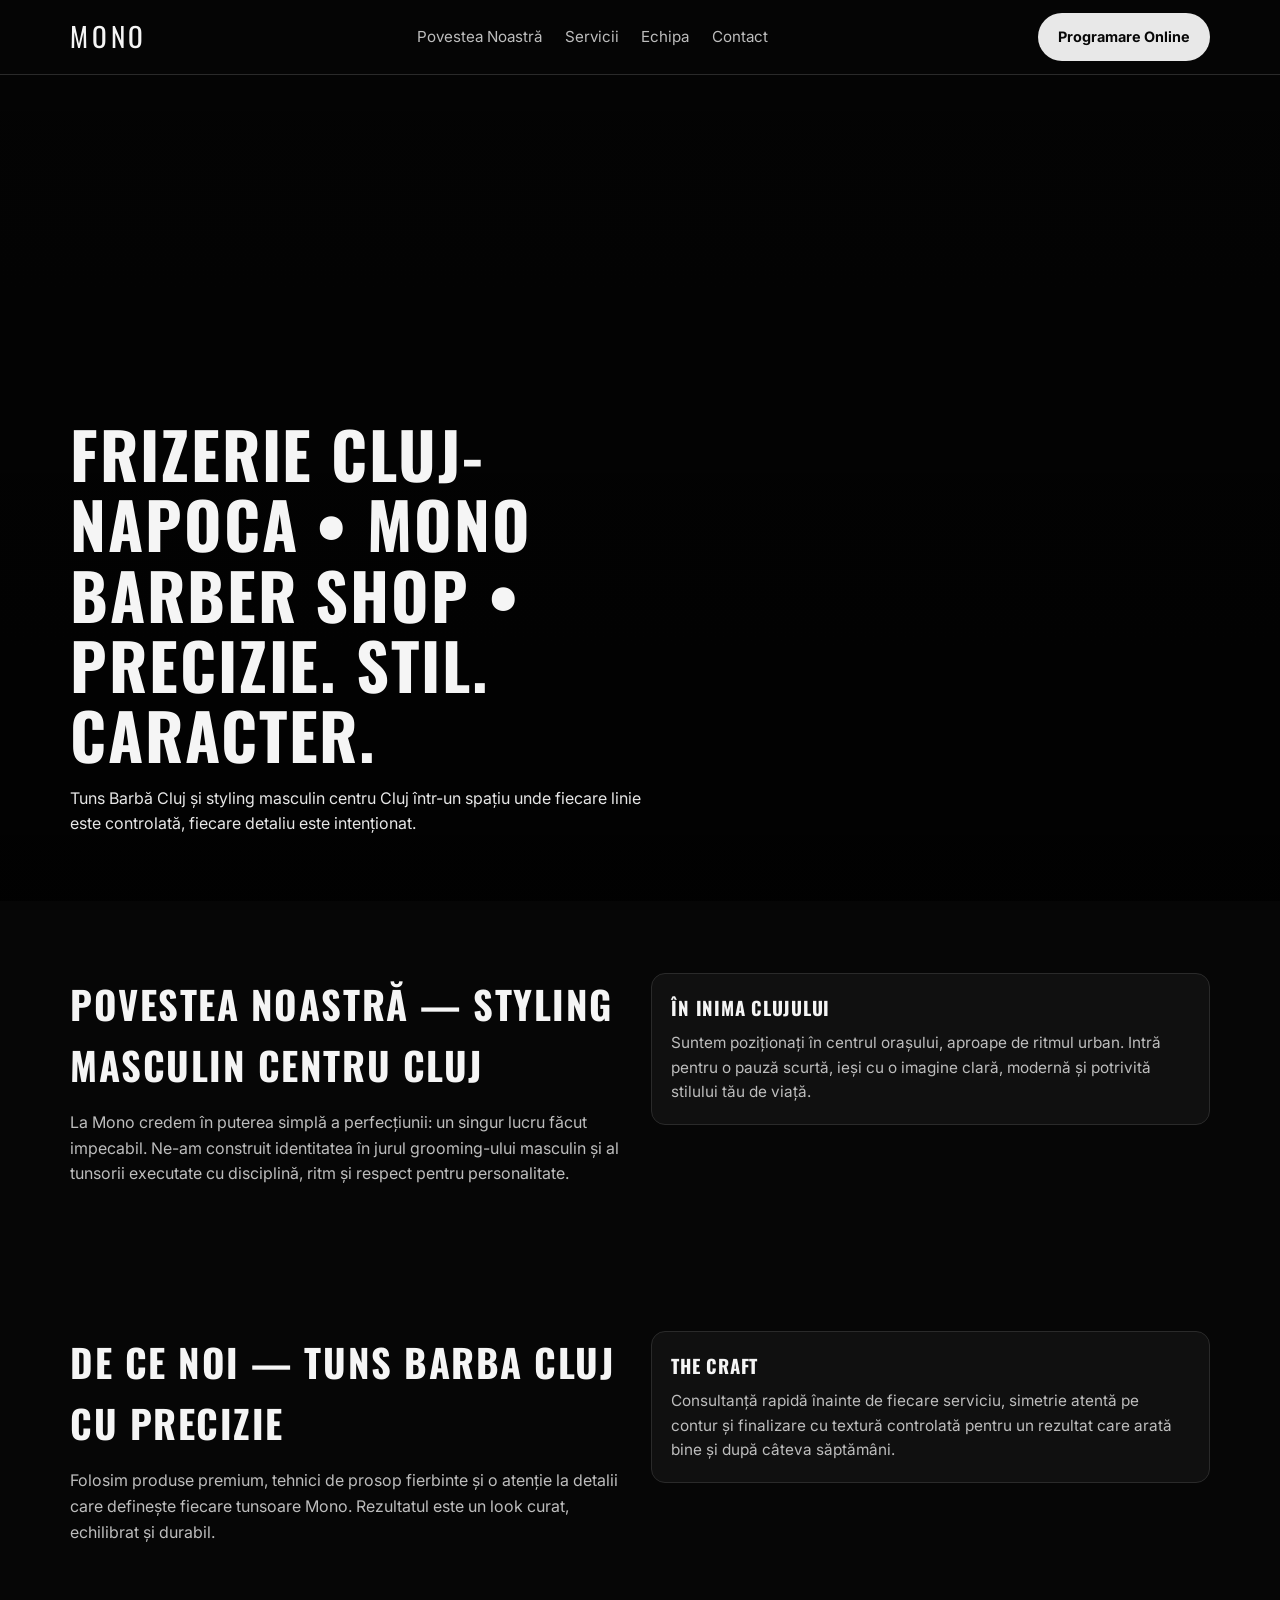
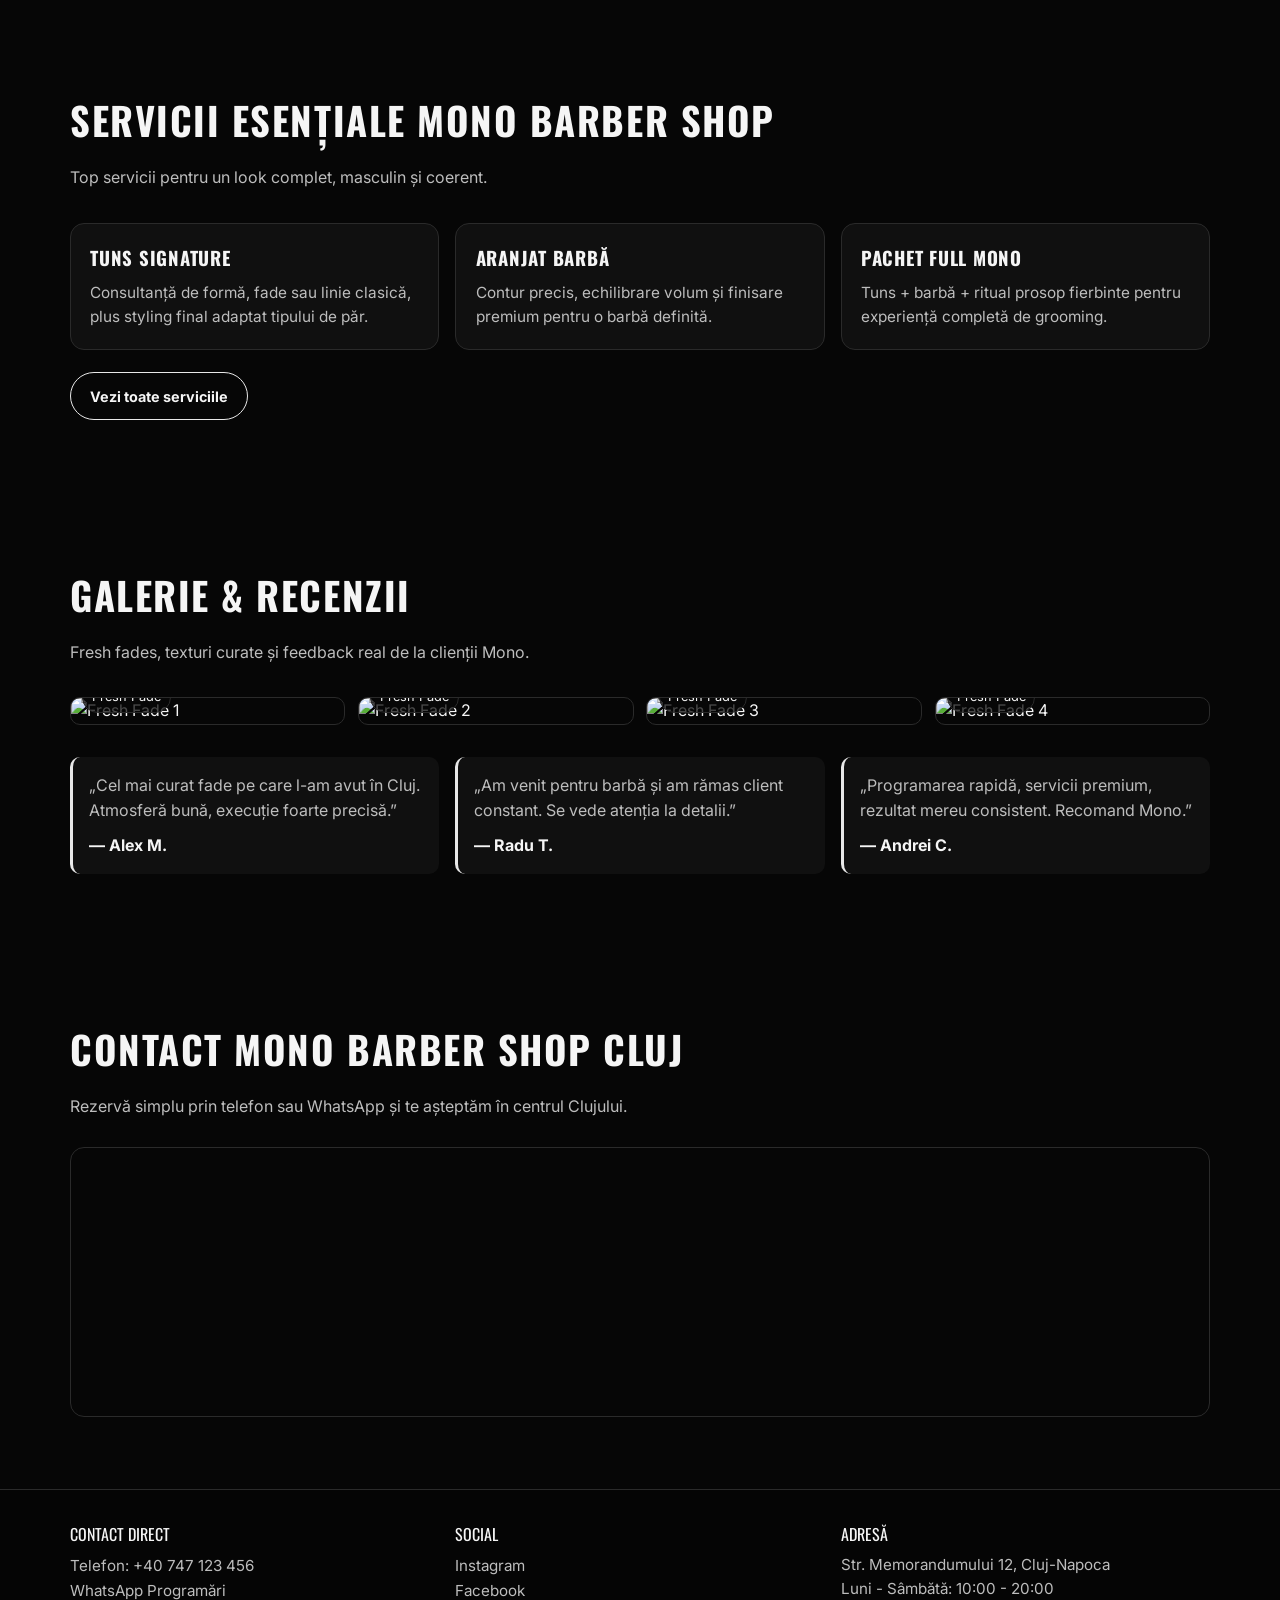
==== index.html @ 2d112bd2 "header done" ====
<!DOCTYPE html>
<html lang="ro">
<head>
  <meta charset="UTF-8">
  <meta name="viewport" content="width=device-width, initial-scale=1.0">
  <title>Mono Barhhhber Shop | Frizerie Cluj-Napoca</title>
  <meta name="description" content="Mono Barber Shop este frizerie în Cluj-Napoca pentru tunsori precise, tuns barbă și styling masculin în centrul orașului.">
  <meta name="keywords" content="Frizerie Cluj-Napoca, Tuns Barba Cluj, Mono Barber Shop, Styling Masculin Centru Cluj">
  <meta name="theme-color" content="#060606">
  <link rel="stylesheet" href="styles.css">
  <script type="application/ld+json">
    {
      "@context": "https://schema.org",
      "@type": "BarberShop",
      "name": "Mono Barber Shop",
      "image": "https://images.unsplash.com/photo-1503951914875-452162b0f3f1",
      "address": {
        "@type": "PostalAddress",
        "streetAddress": "Strada Memorandumului 12",
        "addressLocality": "Cluj-Napoca",
        "postalCode": "400114",
        "addressCountry": "RO"
      },
      "telephone": "+40 747 123 456",
      "url": "https://monobarbercluj.ro",
      "priceRange": "$$",
      "areaServed": "Cluj-Napoca",
      "openingHours": "Mo-Sa 10:00-20:00"
    }
  </script>
</head>
<body>
  <header class="site-header">
    <div class="container header-wrap">
      <a href="#top" class="logo" aria-label="Mono Barber Shop">MONO</a>
      <nav class="nav" aria-label="Navigație principală">
        <a href="#poveste">Povestea Noastră</a>
        <a href="#servicii">Servicii</a>
        <a href="#echipa">Echipa</a>
        <a href="#contact">Contact</a>
      </nav>
      <a href="#contact" class="btn">Programare Online</a>
    </div>
  </header>

  <main id="top">
    <section class="hero">
      <div class="container hero-content">
        <h1>Frizerie Cluj-Napoca • Mono Barber Shop • Precizie. Stil. Caracter.</h1>
        <p>Tuns Barbă Cluj și styling masculin centru Cluj într-un spațiu unde fiecare linie este controlată, fiecare detaliu este intenționat.</p>
      </div>
    </section>

    <section id="poveste" class="section">
      <div class="container grid-2">
        <div>
          <h2 class="section-title">Povestea Noastră — Styling Masculin Centru Cluj</h2>
          <p class="section-subtitle">La Mono credem în puterea simplă a perfecțiunii: un singur lucru făcut impecabil. Ne-am construit identitatea în jurul grooming-ului masculin și al tunsorii executate cu disciplină, ritm și respect pentru personalitate.</p>
        </div>
        <div class="card">
          <h3>În Inima Clujului</h3>
          <p>Suntem poziționați în centrul orașului, aproape de ritmul urban. Intră pentru o pauză scurtă, ieși cu o imagine clară, modernă și potrivită stilului tău de viață.</p>
        </div>
      </div>
    </section>

    <section class="section">
      <div class="container grid-2">
        <div>
          <h2 class="section-title">De Ce Noi — Tuns Barba Cluj Cu Precizie</h2>
          <p class="section-subtitle">Folosim produse premium, tehnici de prosop fierbinte și o atenție la detalii care definește fiecare tunsoare Mono. Rezultatul este un look curat, echilibrat și durabil.</p>
        </div>
        <div class="card">
          <h3>The Craft</h3>
          <p>Consultanță rapidă înainte de fiecare serviciu, simetrie atentă pe contur și finalizare cu textură controlată pentru un rezultat care arată bine și după câteva săptămâni.</p>
        </div>
      </div>
    </section>

    <section id="servicii" class="section">
      <div class="container">
        <h2 class="section-title">Servicii Esențiale Mono Barber Shop</h2>
        <p class="section-subtitle">Top servicii pentru un look complet, masculin și coerent.</p>
        <div class="card-grid">
          <article class="card">
            <h3>Tuns Signature</h3>
            <p>Consultanță de formă, fade sau linie clasică, plus styling final adaptat tipului de păr.</p>
          </article>
          <article class="card">
            <h3>Aranjat Barbă</h3>
            <p>Contur precis, echilibrare volum și finisare premium pentru o barbă definită.</p>
          </article>
          <article class="card">
            <h3>Pachet Full Mono</h3>
            <p>Tuns + barbă + ritual prosop fierbinte pentru experiență completă de grooming.</p>
          </article>
        </div>
        <div style="margin-top: 1.4rem;">
          <a class="btn-outline" href="prices.html">Vezi toate serviciile</a>
        </div>
      </div>
    </section>

    <section id="echipa" class="section">
      <div class="container">
        <h2 class="section-title">Galerie & Recenzii</h2>
        <p class="section-subtitle">Fresh fades, texturi curate și feedback real de la clienții Mono.</p>

        <div class="gallery-grid" aria-label="Galerie Fresh Fades">
          <figure class="gallery-item">
            <img src="https://images.unsplash.com/photo-1621605815971-fbc98d665033?auto=format&fit=crop&w=800&q=80" alt="Fresh Fade 1">
            <span>Fresh Fade</span>
          </figure>
          <figure class="gallery-item">
            <img src="https://images.unsplash.com/photo-1504257432389-52343af06ae3?auto=format&fit=crop&w=800&q=80" alt="Fresh Fade 2">
            <span>Fresh Fade</span>
          </figure>
          <figure class="gallery-item">
            <img src="https://images.unsplash.com/photo-1517832606299-7ae9b720a186?auto=format&fit=crop&w=800&q=80" alt="Fresh Fade 3">
            <span>Fresh Fade</span>
          </figure>
          <figure class="gallery-item">
            <img src="https://images.unsplash.com/photo-1622287162716-f311baa1a2b8?auto=format&fit=crop&w=800&q=80" alt="Fresh Fade 4">
            <span>Fresh Fade</span>
          </figure>
        </div>

        <div class="reviews">
          <article class="review">
            <p>„Cel mai curat fade pe care l-am avut în Cluj. Atmosferă bună, execuție foarte precisă.”</p>
            <strong>— Alex M.</strong>
          </article>
          <article class="review">
            <p>„Am venit pentru barbă și am rămas client constant. Se vede atenția la detalii.”</p>
            <strong>— Radu T.</strong>
          </article>
          <article class="review">
            <p>„Programarea rapidă, servicii premium, rezultat mereu consistent. Recomand Mono.”</p>
            <strong>— Andrei C.</strong>
          </article>
        </div>
      </div>
    </section>

    <section id="contact" class="section">
      <div class="container">
        <h2 class="section-title">Contact Mono Barber Shop Cluj</h2>
        <p class="section-subtitle">Rezervă simplu prin telefon sau WhatsApp și te așteptăm în centrul Clujului.</p>
        <div class="map-wrap">
          <iframe title="Hartă Mono Barber Shop Cluj"
            loading="lazy"
            referrerpolicy="no-referrer-when-downgrade"
            src="https://www.google.com/maps?q=Cluj-Napoca%20Centru&output=embed">
          </iframe>
        </div>
      </div>
    </section>
  </main>

  <footer class="site-footer">
    <div class="container footer-grid">
      <div>
        <p class="footer-title">Contact Direct</p>
        <a class="footer-link" href="tel:+40747123456">Telefon: +40 747 123 456</a><br>
        <a class="footer-link" href="https://wa.me/40747123456" target="_blank" rel="noopener">WhatsApp Programări</a>
      </div>
      <div>
        <p class="footer-title">Social</p>
        <a class="footer-link" href="#" aria-label="Instagram Mono Barber">Instagram</a><br>
        <a class="footer-link" href="#" aria-label="Facebook Mono Barber">Facebook</a>
      </div>
      <div>
        <p class="footer-title">Adresă</p>
        <p class="footer-text">Str. Memorandumului 12, Cluj-Napoca</p>
        <p class="footer-text">Luni - Sâmbătă: 10:00 - 20:00</p>
      </div>
    </div>
  </footer>
</body>
</html>
---- styles.css ----
@import url('https://fonts.googleapis.com/css2?family=Inter:wght@400;500;600;700;800&family=Oswald:wght@500;600;700&display=swap');

:root {
  --bg: #060606;
  --surface: #101010;
  --surface-2: #181818;
  --text: #f5f5f5;
  --text-muted: #bdbdbd;
  --accent: #e8e8e8;
  --line: #2a2a2a;
  --radius: 14px;
  --container: 1140px;
}

* {
  box-sizing: border-box;
  margin: 0;
  padding: 0;
}

html {
  scroll-behavior: smooth;
}

body {
  font-family: 'Inter', sans-serif;
  background: var(--bg);
  color: var(--text);
  line-height: 1.6;
}

a {
  color: inherit;
  text-decoration: none;
}

img {
  width: 100%;
  display: block;
}

.container {
  width: min(var(--container), 92%);
  margin-inline: auto;
}

.section {
  padding: 4.5rem 0;
}

.section-title {
  font-family: 'Oswald', sans-serif;
  font-size: clamp(1.6rem, 3.8vw, 2.4rem);
  letter-spacing: 0.04em;
  text-transform: uppercase;
  margin-bottom: 0.9rem;
}

.section-subtitle {
  color: var(--text-muted);
  max-width: 68ch;
}

.site-header {
  position: sticky;
  top: 0;
  z-index: 1000;
  background: rgba(6, 6, 6, 0.94);
  border-bottom: 1px solid var(--line);
  backdrop-filter: blur(8px);
}

.header-wrap {
  min-height: 74px;
  display: flex;
  align-items: center;
  justify-content: space-between;
  gap: 1rem;
}

.logo {
  font-family: 'Oswald', sans-serif;
  font-size: 1.7rem;
  letter-spacing: 0.14em;
}

.nav {
  display: none;
  align-items: center;
  gap: 1.4rem;
}

.nav a {
  color: var(--text-muted);
  font-size: 0.95rem;
}

.nav a:hover,
.nav a:focus-visible {
  color: var(--text);
}

.btn,
.btn-outline {
  display: inline-flex;
  align-items: center;
  justify-content: center;
  padding: 0.7rem 1.2rem;
  border-radius: 999px;
  font-weight: 700;
  font-size: 0.9rem;
  transition: 0.25s ease;
  border: 1px solid transparent;
}

.btn {
  background: var(--accent);
  color: #080808;
}

.btn:hover,
.btn:focus-visible {
  background: #ffffff;
}

.btn-outline {
  background: transparent;
  color: var(--text);
  border-color: var(--accent);
}

.btn-outline:hover,
.btn-outline:focus-visible {
  background: var(--accent);
  color: #080808;
}

.hero {
  min-height: calc(100svh - 74px);
  display: grid;
  align-items: end;
  background-image: linear-gradient(to top, rgba(0, 0, 0, 0.78), rgba(0, 0, 0, 0.4)),
    url('https://images.unsplash.com/photo-1503951914875-452162b0f3f1?auto=format&fit=crop&w=1400&q=80');
  background-position: center;
  background-size: cover;
}

.hero-content {
  padding-bottom: 4rem;
}

.hero h1 {
  font-family: 'Oswald', sans-serif;
  text-transform: uppercase;
  letter-spacing: 0.03em;
  line-height: 1.1;
  font-size: clamp(2rem, 7vw, 4rem);
  max-width: 16ch;
}

.hero p {
  margin-top: 1rem;
  color: #e7e7e7;
  max-width: 58ch;
}

.grid-2 {
  display: grid;
  gap: 1.4rem;
}

.card-grid {
  margin-top: 2rem;
  display: grid;
  gap: 1rem;
}

.card {
  background: var(--surface);
  border: 1px solid var(--line);
  border-radius: var(--radius);
  padding: 1.2rem;
}

.card h3 {
  font-family: 'Oswald', sans-serif;
  letter-spacing: 0.04em;
  text-transform: uppercase;
  margin-bottom: 0.5rem;
}

.card p {
  color: var(--text-muted);
  font-size: 0.96rem;
}

.gallery-grid {
  margin-top: 2rem;
  display: grid;
  gap: 0.8rem;
  grid-template-columns: repeat(2, 1fr);
}

.gallery-item {
  position: relative;
  border: 1px solid var(--line);
  border-radius: 10px;
  overflow: hidden;
}

.gallery-item span {
  position: absolute;
  left: 0.7rem;
  bottom: 0.7rem;
  padding: 0.25rem 0.55rem;
  background: rgba(8, 8, 8, 0.72);
  border: 1px solid var(--line);
  border-radius: 999px;
  font-size: 0.8rem;
}

.reviews {
  margin-top: 2rem;
  display: grid;
  gap: 1rem;
}

.review {
  border-left: 3px solid var(--accent);
  background: var(--surface);
  border-radius: 10px;
  padding: 1rem;
}

.review p {
  color: var(--text-muted);
}

.review strong {
  margin-top: 0.55rem;
  display: inline-block;
}

.map-wrap {
  margin-top: 1.7rem;
  border-radius: var(--radius);
  overflow: hidden;
  border: 1px solid var(--line);
}

.map-wrap iframe {
  width: 100%;
  min-height: 260px;
  border: 0;
}

.site-footer {
  border-top: 1px solid var(--line);
  padding: 2rem 0;
  background: #050505;
}

.footer-grid {
  display: grid;
  gap: 1rem;
}

.footer-title {
  font-family: 'Oswald', sans-serif;
  text-transform: uppercase;
  margin-bottom: 0.35rem;
}

.footer-text,
.footer-link {
  color: var(--text-muted);
  font-size: 0.95rem;
}

.footer-link:hover,
.footer-link:focus-visible {
  color: var(--text);
}

.price-list {
  margin-top: 2rem;
  display: grid;
  gap: 1.2rem;
}

.price-category {
  border: 1px solid var(--line);
  border-radius: var(--radius);
  background: var(--surface);
  padding: 1rem;
}

.price-category h3 {
  font-family: 'Oswald', sans-serif;
  text-transform: uppercase;
  margin-bottom: 0.7rem;
  letter-spacing: 0.04em;
}

.price-row {
  display: flex;
  justify-content: space-between;
  gap: 1rem;
  padding: 0.62rem 0;
  border-top: 1px solid var(--line);
}

.price-row:first-of-type {
  border-top: 0;
  padding-top: 0;
}

.price-row span:last-child {
  color: var(--accent);
  font-weight: 700;
}

.floating-book {
  position: fixed;
  right: 1rem;
  bottom: 1rem;
  z-index: 1000;
}

@media (min-width: 760px) {
  .nav {
    display: flex;
  }

  .card-grid {
    grid-template-columns: repeat(3, 1fr);
  }

  .reviews {
    grid-template-columns: repeat(3, 1fr);
  }

  .gallery-grid {
    grid-template-columns: repeat(4, 1fr);
  }

  .grid-2 {
    grid-template-columns: repeat(2, 1fr);
    align-items: start;
  }

  .footer-grid {
    grid-template-columns: repeat(3, 1fr);
  }

  .price-list {
    grid-template-columns: repeat(2, 1fr);
  }
}

@media (max-width: 759px) {
  .header-wrap .btn {
    padding-inline: 0.9rem;
    font-size: 0.82rem;
  }

  .hero-content {
    padding-bottom: 3.2rem;
  }
}
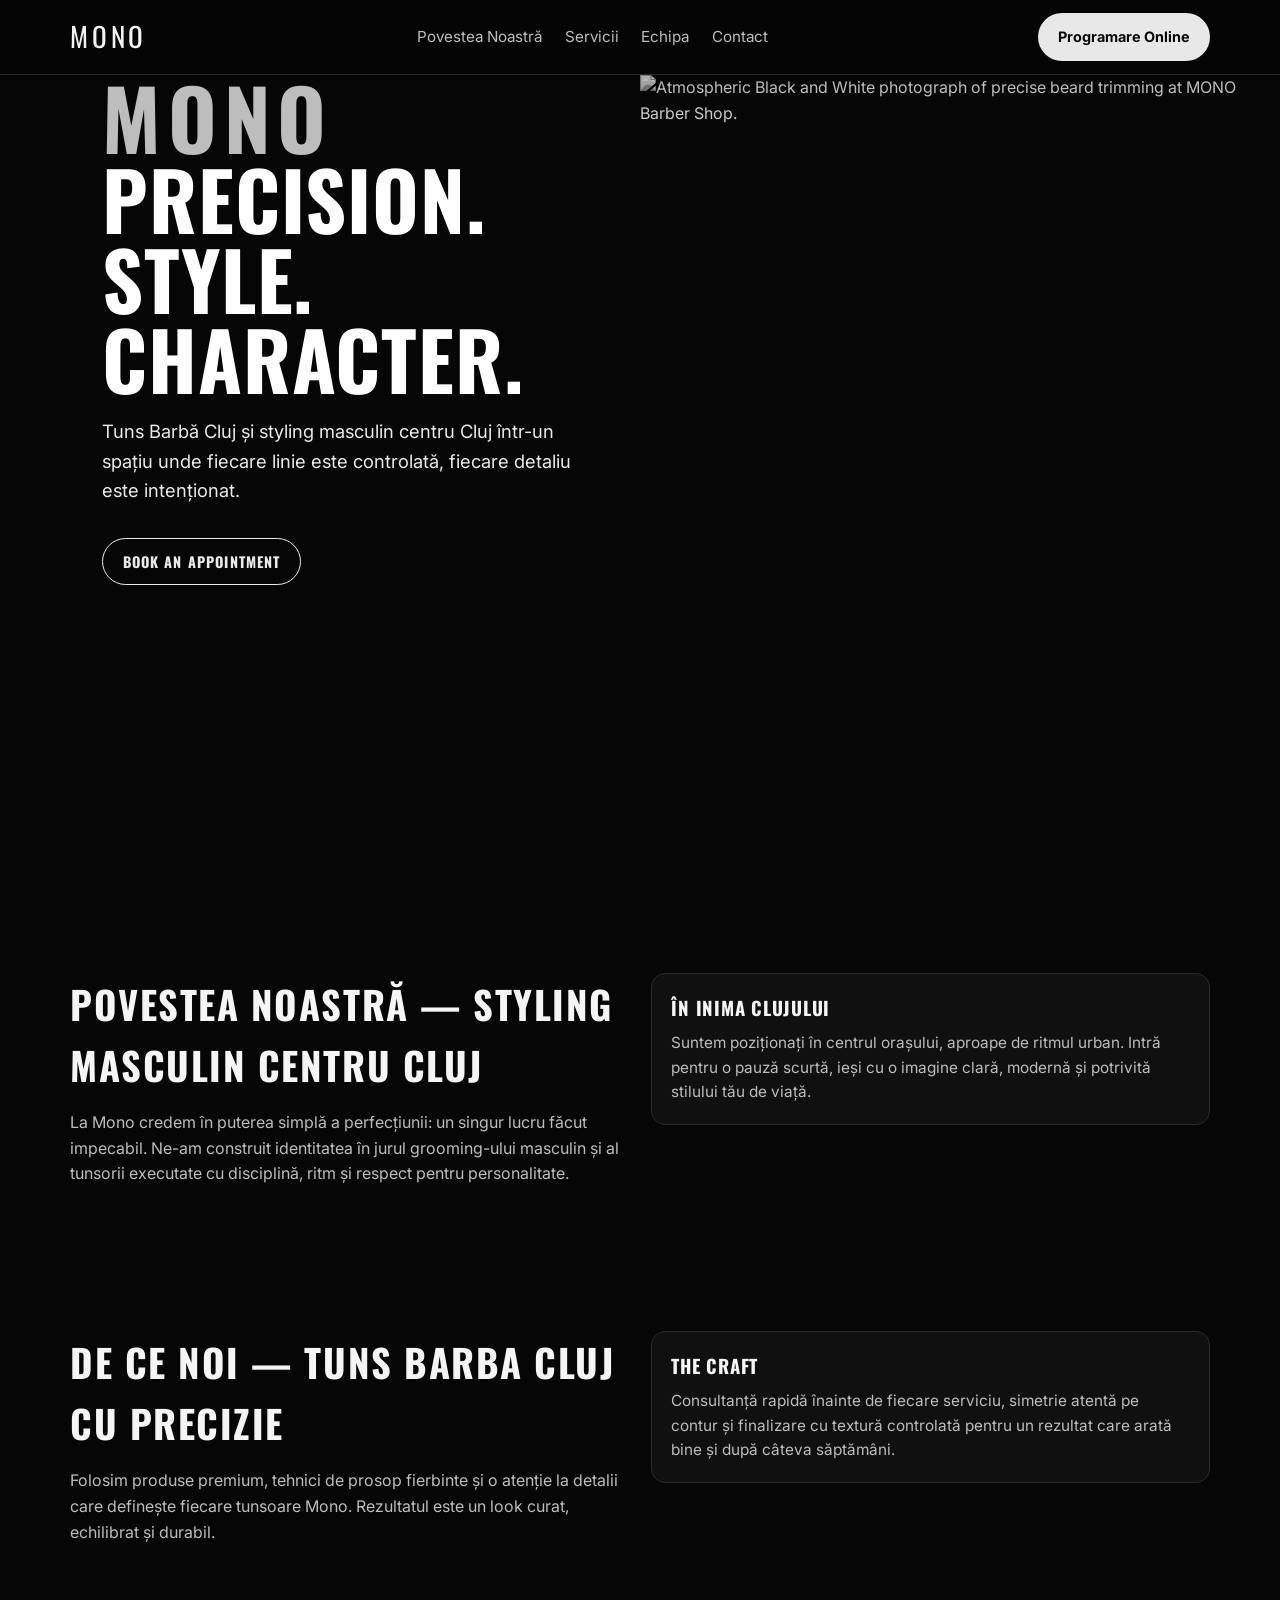
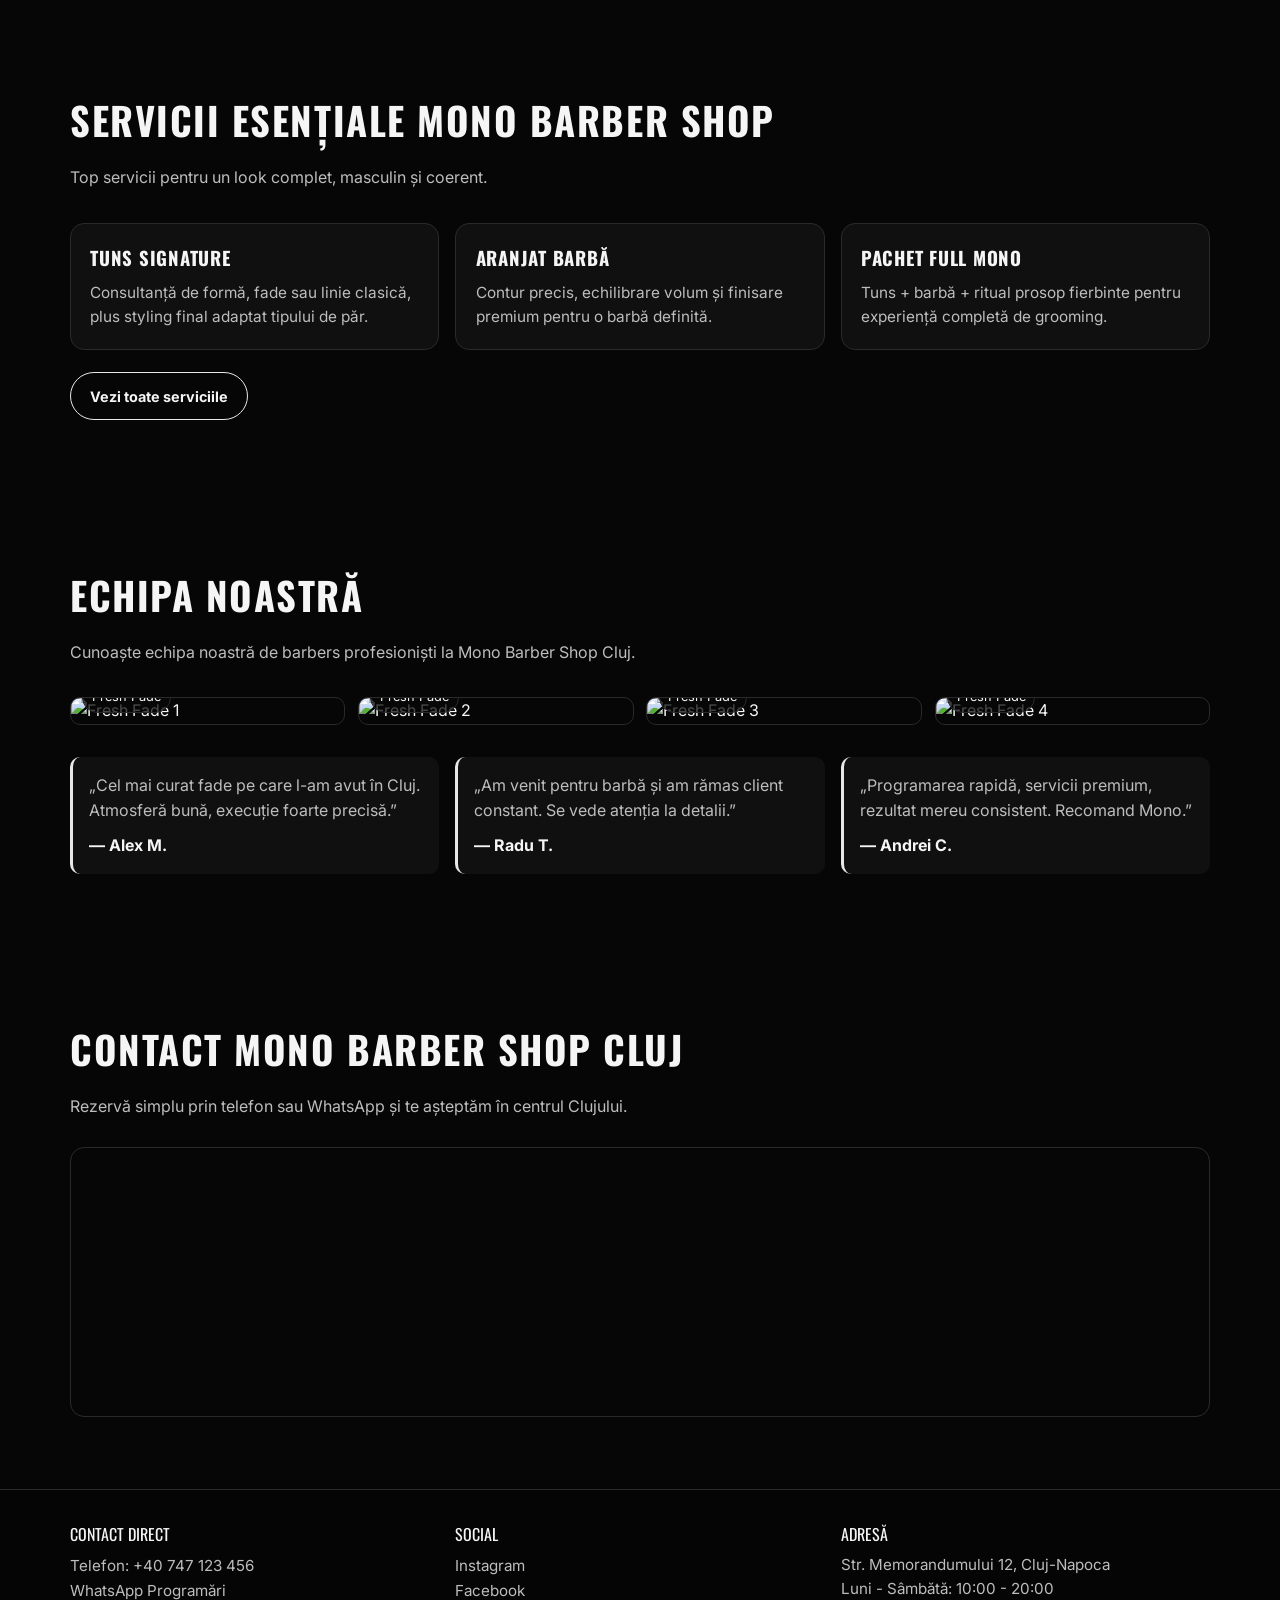
==== commit d9f7172a: "Update index.html and styles.css with new layout changes" ====
--- a/index.html
+++ b/index.html
@@ -3,7 +3,7 @@
 <head>
   <meta charset="UTF-8">
   <meta name="viewport" content="width=device-width, initial-scale=1.0">
-  <title>Mono Barhhhber Shop | Frizerie Cluj-Napoca</title>
+  <title>Mono Barber Shop | Frizerie Cluj-Napoca</title>
   <meta name="description" content="Mono Barber Shop este frizerie în Cluj-Napoca pentru tunsori precise, tuns barbă și styling masculin în centrul orașului.">
   <meta name="keywords" content="Frizerie Cluj-Napoca, Tuns Barba Cluj, Mono Barber Shop, Styling Masculin Centru Cluj">
   <meta name="theme-color" content="#060606">
@@ -44,10 +44,18 @@
   </header>
 
   <main id="top">
-    <section class="hero">
-      <div class="container hero-content">
-        <h1>Frizerie Cluj-Napoca • Mono Barber Shop • Precizie. Stil. Caracter.</h1>
-        <p>Tuns Barbă Cluj și styling masculin centru Cluj într-un spațiu unde fiecare linie este controlată, fiecare detaliu este intenționat.</p>
+    <section class="hero hero-grid">
+      <img src="hero-noir.jpg" alt="Atmospheric Black and White photograph of precise beard trimming at MONO Barber Shop." class="hero-image">
+
+      <div class="container hero-content-noir">
+        <h1 class="hero-title-noir">
+          <span class="mono-logo">MONO</span><br>
+          PRECISION.<br>
+          STYLE.<br>
+          CHARACTER.
+        </h1>
+        <p class="hero-subtitle-noir">Tuns Barbă Cluj și styling masculin centru Cluj într-un spațiu unde fiecare linie este controlată, fiecare detaliu este intenționat.</p>
+        <a href="#contact" class="btn-hero-noir">BOOK AN APPOINTMENT</a>
       </div>
     </section>
 
@@ -103,10 +111,10 @@
 
     <section id="echipa" class="section">
       <div class="container">
-        <h2 class="section-title">Galerie & Recenzii</h2>
-        <p class="section-subtitle">Fresh fades, texturi curate și feedback real de la clienții Mono.</p>
+        <h2 class="section-title">Echipa Noastră</h2>
+        <p class="section-subtitle">Cunoaște echipa noastră de barbers profesioniști la Mono Barber Shop Cluj.</p>
 
-        <div class="gallery-grid" aria-label="Galerie Fresh Fades">
+        <div class="gallery-grid" aria-label="Echipa Noastră">
           <figure class="gallery-item">
             <img src="https://images.unsplash.com/photo-1621605815971-fbc98d665033?auto=format&fit=crop&w=800&q=80" alt="Fresh Fade 1">
             <span>Fresh Fade</span>
@@ -150,7 +158,7 @@
           <iframe title="Hartă Mono Barber Shop Cluj"
             loading="lazy"
             referrerpolicy="no-referrer-when-downgrade"
-            src="https://www.google.com/maps?q=Cluj-Napoca%20Centru&output=embed">
+            src="https://www.google.com/maps/embed?pb=!1m18!1m12!1m3!1d2732.5599813589146!2d23.58983997615651!3d46.77353907111293!2m3!1f0!2f0!3f0!3m2!1i1024!2i1164!2m4!1i768!2m3!1s0x47490ea65057b5af%3A0xc33e53625447a16e!2sStrada%20Memorandumului%2012%2C%20Cluj-Napoca!5e0!3m2!1sen!2sro!4v1716386411999!5m2!1sen!2sro">
           </iframe>
         </div>
       </div>
@@ -177,4 +185,4 @@
     </div>
   </footer>
 </body>
-</html>
+</html>
--- a/styles.css
+++ b/styles.css
@@ -101,7 +101,8 @@
 }
 
 .btn,
-.btn-outline {
+.btn-outline,
+.btn-hero-noir {
   display: inline-flex;
   align-items: center;
   justify-content: center;
@@ -135,34 +136,99 @@
   color: #080808;
 }
 
-.hero {
-  min-height: calc(100svh - 74px);
-  display: grid;
-  align-items: end;
-  background-image: linear-gradient(to top, rgba(0, 0, 0, 0.78), rgba(0, 0, 0, 0.4)),
-    url('https://images.unsplash.com/photo-1503951914875-452162b0f3f1?auto=format&fit=crop&w=1400&q=80');
-  background-position: center;
-  background-size: cover;
-}
-
-.hero-content {
-  padding-bottom: 4rem;
-}
-
-.hero h1 {
+/* =========================================
+   NEW GRITTY NOIR HERO SECTION CSS
+   Replaces your old .hero section CSS
+   ========================================= */
+.hero-grid {
+  min-height: 90svh; /* Occupies most of the viewport height */
+  position: relative;
+  overflow: hidden;
+  display: flex; /* Switched to flex for better stacking behavior */
+  flex-direction: column;
+}
+
+.hero-image {
+  position: absolute;
+  top: 0;
+  left: 0;
+  width: 100%;
+  height: 100%;
+  object-fit: cover; /* Ensures the image covers the section */
+  z-index: 1; /* Puts image at bottom */
+  filter: grayscale(1) contrast(1.1); /* Increases noir grit */
+}
+
+.hero-content-noir {
+  position: relative;
+  z-index: 5; /* Puts content above image */
+  height: 100%;
+  width: 100%;
+  max-width: var(--container);
+  margin-inline: auto;
+  padding-bottom: 3.5rem;
+  display: flex;
+  flex-direction: column;
+  justify-content: flex-end; /* Puts text at bottom left on mobile */
+  align-items: flex-start;
+  flex: 1; /* Allows flex-grow to occupy space */
+}
+
+/* Optional Overlay for Gritty Text Contrast */
+.hero-grid::after {
+  content: '';
+  position: absolute;
+  inset: 0;
+  z-index: 2; /* Between content and image */
+  background: linear-gradient(
+    to bottom,
+    rgba(6,6,6, 0.4) 0%, /* Darker top for nav */
+    rgba(6,6,6, 0.1) 40%, /* Clear middle for main visual */
+    rgba(6,6,6, 0.9) 100% /* Solid dark bottom for text */
+  );
+}
+
+.hero-title-noir {
   font-family: 'Oswald', sans-serif;
   text-transform: uppercase;
-  letter-spacing: 0.03em;
-  line-height: 1.1;
-  font-size: clamp(2rem, 7vw, 4rem);
-  max-width: 16ch;
-}
-
-.hero p {
-  margin-top: 1rem;
-  color: #e7e7e7;
-  max-width: 58ch;
-}
+  letter-spacing: 0.01em;
+  line-height: 1;
+  font-size: clamp(2.4rem, 8vw, 5rem);
+  color: #ffffff; /* Bright white title */
+  margin-bottom: 1.2rem;
+}
+
+/* Specific styling for 'MONO' within the header */
+.mono-logo {
+  font-size: clamp(2.6rem, 8.5vw, 5.2rem); /* Slightly larger */
+  letter-spacing: 0.08em;
+  color: #bdbdbd; /* Soft muted grey for contrast */
+}
+
+.hero-subtitle-noir {
+  color: #eaeaea;
+  max-width: 50ch;
+  margin-bottom: 2rem;
+  font-size: clamp(1rem, 2.5vw, 1.15rem);
+}
+
+/* New visually catching Book button, strictly B&W */
+.btn-hero-noir {
+  background-color: transparent;
+  color: #eaeaea;
+  border: 1px solid #eaeaea; /* Light grey border */
+  border-radius: 9999px; /* Rounded button */
+  letter-spacing: 0.08em;
+  font-family: 'Oswald', sans-serif; /* Modern modern font */
+}
+
+.btn-hero-noir:hover {
+  background-color: #eaeaea; /* Inverts to light on hover */
+  color: #060606; /* Dark text on hover */
+  border-color: transparent;
+}
+
+/* ========================================= */
 
 .grid-2 {
   display: grid;
@@ -327,11 +393,50 @@
   z-index: 1000;
 }
 
+/* =========================================
+   MEDIA QUERIES (Updated for new hero)
+   ========================================= */
+
 @media (min-width: 760px) {
   .nav {
     display: flex;
   }
 
+  /* Split layout for the hero section on large screens */
+  .hero-grid {
+    flex-direction: row-reverse; /* Put image right, content left */
+    align-items: stretch;
+    min-height: calc(100svh - 74px); /* Full height minus header */
+  }
+
+  .hero-image {
+    width: 50%; /* Image uses the right half */
+    position: relative; /* Removes absolute positioning */
+  }
+
+  .hero-grid::after {
+    /* Overlay changes on desktop to just darken the header area */
+    background: linear-gradient(
+      to bottom,
+      rgba(6,6,6, 0.3) 0%,
+      transparent 15%
+    );
+  }
+
+  .hero-content-noir {
+    width: 50%; /* Content uses the left half */
+    margin-left: 0;
+    margin-right: auto;
+    justify-content: center; /* Puts text vertically centered */
+    align-items: flex-start;
+    padding-left: clamp(2rem, 8vw, 12rem); /* Large left margin on desktop */
+  }
+
+  .hero-subtitle-noir {
+    max-width: 42ch; /* Tighter text column on large screen */
+  }
+
+  /* Unchanged media queries */
   .card-grid {
     grid-template-columns: repeat(3, 1fr);
   }
@@ -363,8 +468,4 @@
     padding-inline: 0.9rem;
     font-size: 0.82rem;
   }
-
-  .hero-content {
-    padding-bottom: 3.2rem;
-  }
-}
+}
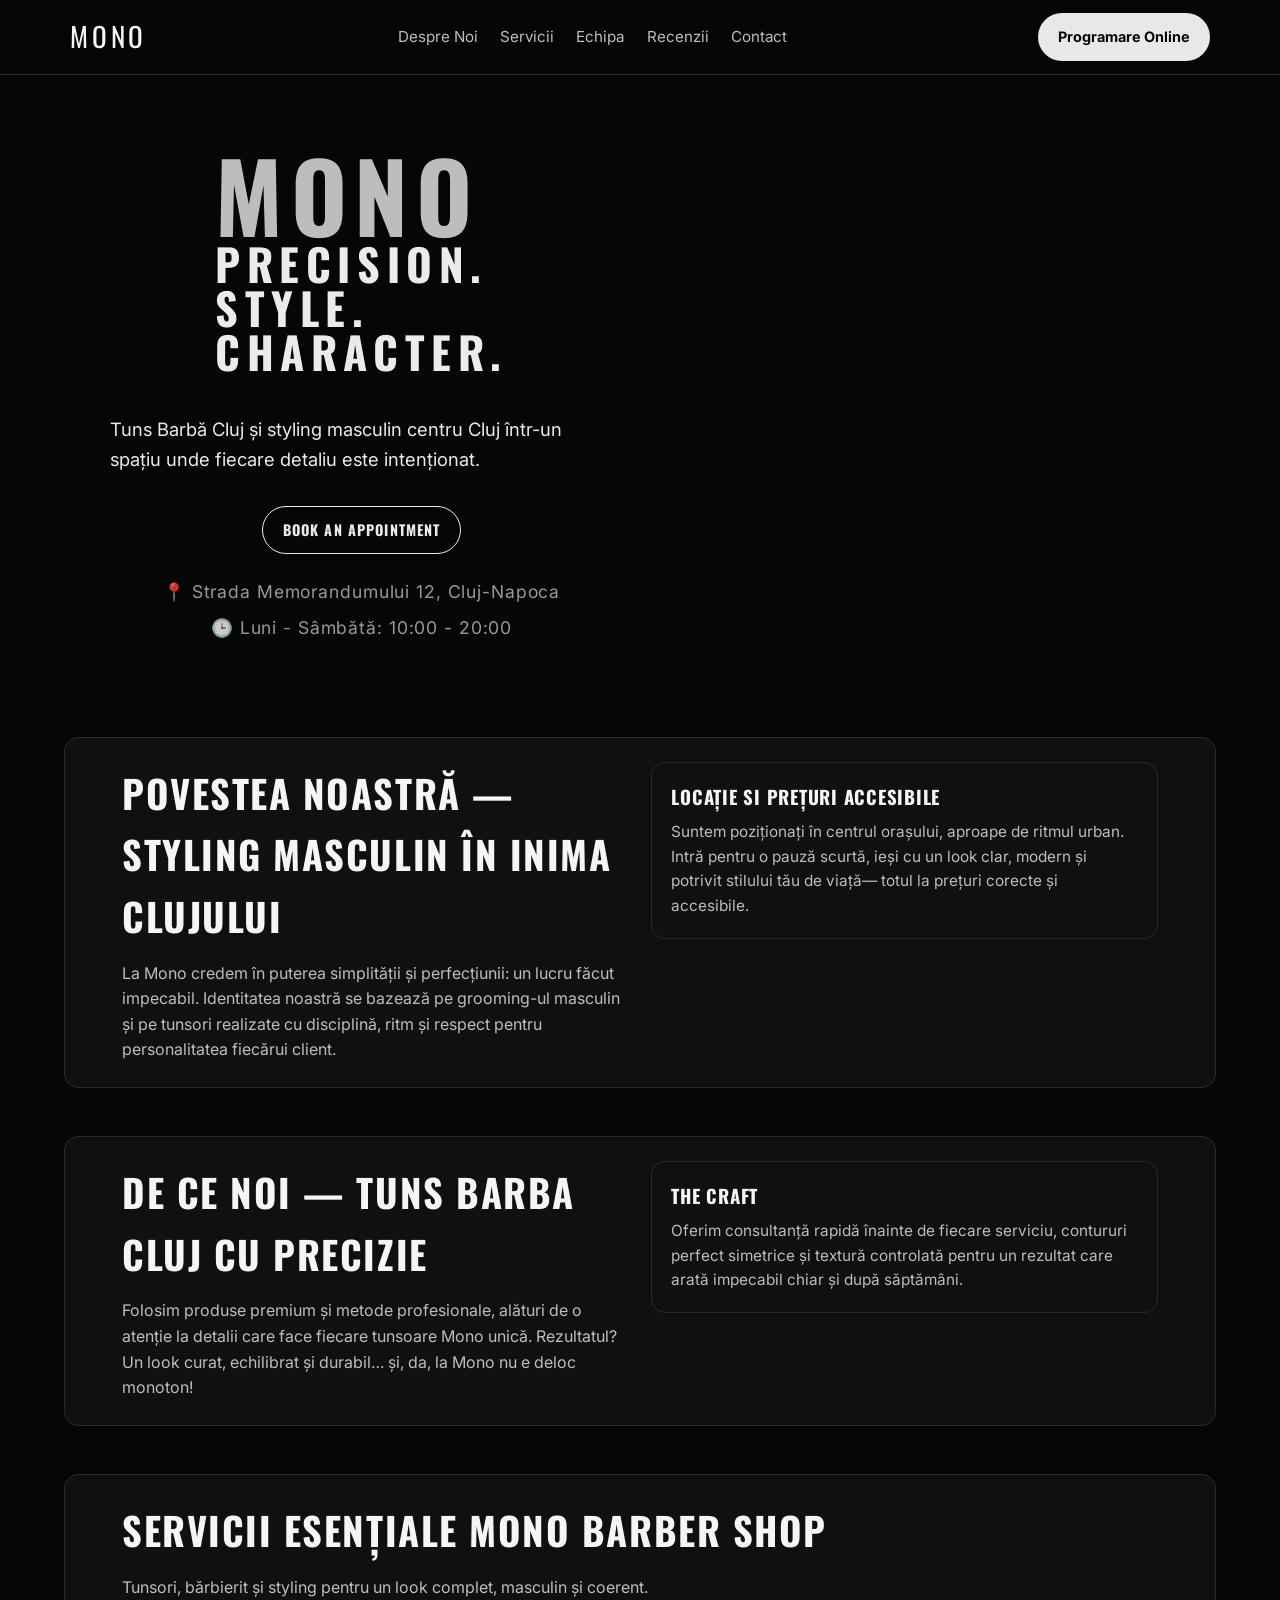
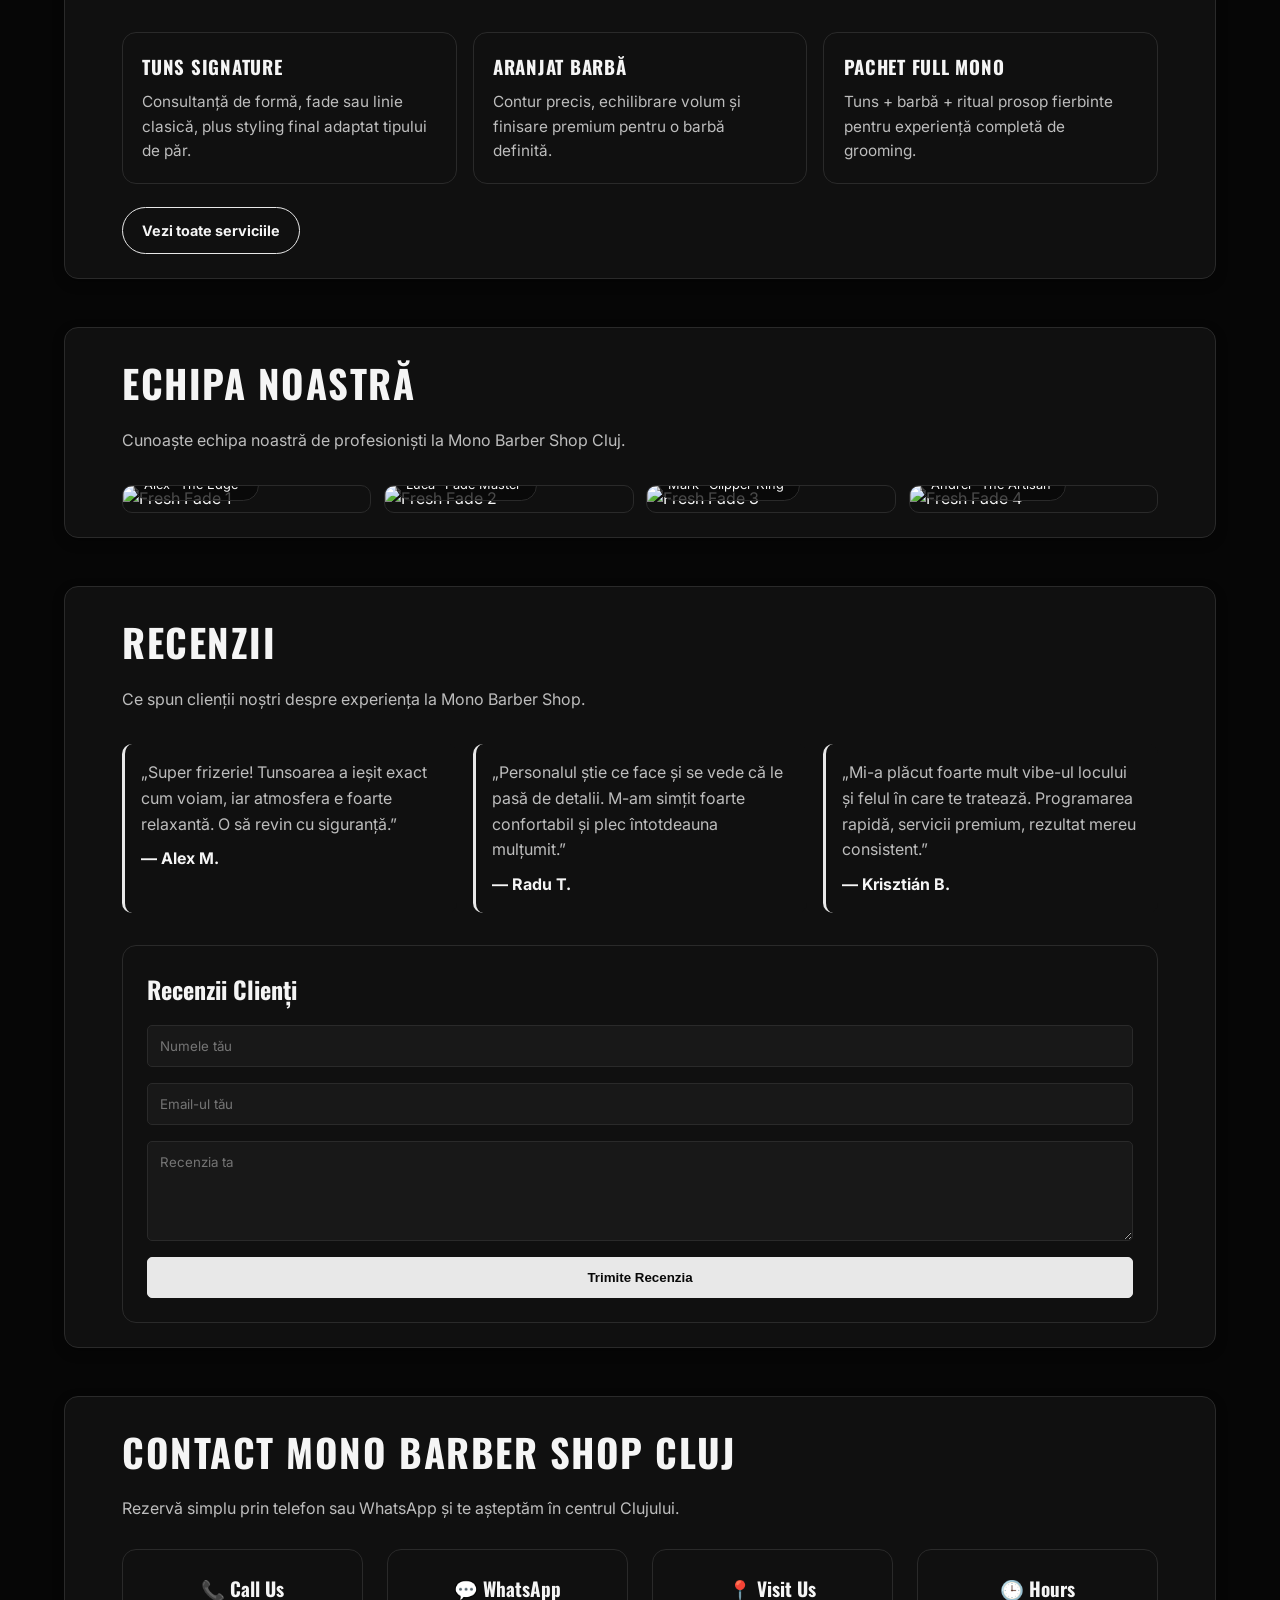
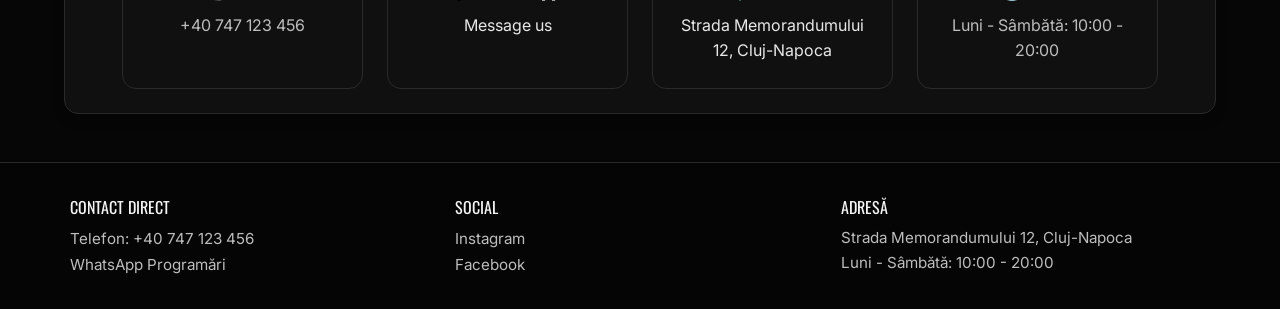
==== commit 27a78f48: "fix: correct title typo and enhance hero section layout with new styles" ====
--- a/index.html
+++ b/index.html
@@ -34,9 +34,10 @@
     <div class="container header-wrap">
       <a href="#top" class="logo" aria-label="Mono Barber Shop">MONO</a>
       <nav class="nav" aria-label="Navigație principală">
-        <a href="#poveste">Povestea Noastră</a>
+        <a href="#poveste">Despre Noi</a>
         <a href="#servicii">Servicii</a>
         <a href="#echipa">Echipa</a>
+        <a href="#recenzii">Recenzii</a>
         <a href="#contact">Contact</a>
       </nav>
       <a href="#contact" class="btn">Programare Online</a>
@@ -45,29 +46,33 @@
 
   <main id="top">
     <section class="hero hero-grid">
-      <img src="hero-noir.jpg" alt="Atmospheric Black and White photograph of precise beard trimming at MONO Barber Shop." class="hero-image">
-
       <div class="container hero-content-noir">
         <h1 class="hero-title-noir">
           <span class="mono-logo">MONO</span><br>
-          PRECISION.<br>
-          STYLE.<br>
-          CHARACTER.
+          <span class="hero-tagline">
+            PRECISION.<br>
+            STYLE.<br>
+            CHARACTER.
+          </span>
         </h1>
-        <p class="hero-subtitle-noir">Tuns Barbă Cluj și styling masculin centru Cluj într-un spațiu unde fiecare linie este controlată, fiecare detaliu este intenționat.</p>
+        <p class="hero-subtitle-noir">Tuns Barbă Cluj și styling masculin centru Cluj într-un spațiu unde fiecare detaliu este intenționat.</p>
         <a href="#contact" class="btn-hero-noir">BOOK AN APPOINTMENT</a>
+        <div class="hero-decor">
+          <div><a href="https://www.google.com/maps/search/?api=1&query=Strada+Memorandumului+12,+Cluj-Napoca" target="_blank" rel="noopener">📍 Strada Memorandumului 12, Cluj-Napoca</a></div>
+          <div>🕒 Luni - Sâmbătă: 10:00 - 20:00</div>
+        </div>
       </div>
     </section>
 
     <section id="poveste" class="section">
       <div class="container grid-2">
         <div>
-          <h2 class="section-title">Povestea Noastră — Styling Masculin Centru Cluj</h2>
-          <p class="section-subtitle">La Mono credem în puterea simplă a perfecțiunii: un singur lucru făcut impecabil. Ne-am construit identitatea în jurul grooming-ului masculin și al tunsorii executate cu disciplină, ritm și respect pentru personalitate.</p>
+          <h2 class="section-title">Povestea Noastră — Styling Masculin în inima Clujului</h2>
+          <p class="section-subtitle">La Mono credem în puterea simplității și perfecțiunii: un lucru făcut impecabil. Identitatea noastră se bazează pe grooming-ul masculin și pe tunsori realizate cu disciplină, ritm și respect pentru personalitatea fiecărui client.</p>
         </div>
         <div class="card">
-          <h3>În Inima Clujului</h3>
-          <p>Suntem poziționați în centrul orașului, aproape de ritmul urban. Intră pentru o pauză scurtă, ieși cu o imagine clară, modernă și potrivită stilului tău de viață.</p>
+          <h3>Locație si prețuri accesibile</h3>
+          <p>Suntem poziționați în centrul orașului, aproape de ritmul urban. Intră pentru o pauză scurtă, ieși cu un look clar, modern și potrivit stilului tău de viață— totul la prețuri corecte și accesibile.</p>
         </div>
       </div>
     </section>
@@ -76,11 +81,11 @@
       <div class="container grid-2">
         <div>
           <h2 class="section-title">De Ce Noi — Tuns Barba Cluj Cu Precizie</h2>
-          <p class="section-subtitle">Folosim produse premium, tehnici de prosop fierbinte și o atenție la detalii care definește fiecare tunsoare Mono. Rezultatul este un look curat, echilibrat și durabil.</p>
+          <p class="section-subtitle">Folosim produse premium și metode profesionale, alături de o atenție la detalii care face fiecare tunsoare Mono unică. Rezultatul? Un look curat, echilibrat și durabil… și, da, la Mono nu e deloc monoton!</p>
         </div>
         <div class="card">
           <h3>The Craft</h3>
-          <p>Consultanță rapidă înainte de fiecare serviciu, simetrie atentă pe contur și finalizare cu textură controlată pentru un rezultat care arată bine și după câteva săptămâni.</p>
+          <p>Oferim consultanță rapidă înainte de fiecare serviciu, contururi perfect simetrice și textură controlată pentru un rezultat care arată impecabil chiar și după săptămâni.</p>
         </div>
       </div>
     </section>
@@ -88,7 +93,7 @@
     <section id="servicii" class="section">
       <div class="container">
         <h2 class="section-title">Servicii Esențiale Mono Barber Shop</h2>
-        <p class="section-subtitle">Top servicii pentru un look complet, masculin și coerent.</p>
+        <p class="section-subtitle">Tunsori, bărbierit și styling pentru un look complet, masculin și coerent.</p>
         <div class="card-grid">
           <article class="card">
             <h3>Tuns Signature</h3>
@@ -112,40 +117,58 @@
     <section id="echipa" class="section">
       <div class="container">
         <h2 class="section-title">Echipa Noastră</h2>
-        <p class="section-subtitle">Cunoaște echipa noastră de barbers profesioniști la Mono Barber Shop Cluj.</p>
+        <p class="section-subtitle">Cunoaște echipa noastră de profesioniști la Mono Barber Shop Cluj.</p>
 
         <div class="gallery-grid" aria-label="Echipa Noastră">
           <figure class="gallery-item">
-            <img src="https://images.unsplash.com/photo-1621605815971-fbc98d665033?auto=format&fit=crop&w=800&q=80" alt="Fresh Fade 1">
-            <span>Fresh Fade</span>
-          </figure>
-          <figure class="gallery-item">
-            <img src="https://images.unsplash.com/photo-1504257432389-52343af06ae3?auto=format&fit=crop&w=800&q=80" alt="Fresh Fade 2">
-            <span>Fresh Fade</span>
-          </figure>
-          <figure class="gallery-item">
-            <img src="https://images.unsplash.com/photo-1517832606299-7ae9b720a186?auto=format&fit=crop&w=800&q=80" alt="Fresh Fade 3">
-            <span>Fresh Fade</span>
-          </figure>
-          <figure class="gallery-item">
-            <img src="https://images.unsplash.com/photo-1622287162716-f311baa1a2b8?auto=format&fit=crop&w=800&q=80" alt="Fresh Fade 4">
-            <span>Fresh Fade</span>
-          </figure>
-        </div>
+            <img src="pictures\barber1.png" alt="Fresh Fade 1">
+            <span>Alex “The Edge”- </span>
+          </figure>
+          <figure class="gallery-item">
+            <img src="pictures\barber2.png" alt="Fresh Fade 2">
+            <span>Luca “Fade Master”</span>
+          </figure>
+          <figure class="gallery-item">
+            <img src="pictures\barber3.png" alt="Fresh Fade 3">
+            <span>Márk “Clipper King”</span>
+          </figure>
+          <figure class="gallery-item">
+            <img src="pictures\barber4.png" alt="Fresh Fade 4">
+            <span>Andrei “The Artisan”</span>
+          </figure>
+        </div>
+
+      </div>
+    </section>
+
+    <section id="recenzii" class="section">
+      <div class="container">
+        <h2 class="section-title">Recenzii</h2>
+        <p class="section-subtitle">Ce spun clienții noștri despre experiența la Mono Barber Shop.</p>
 
         <div class="reviews">
           <article class="review">
-            <p>„Cel mai curat fade pe care l-am avut în Cluj. Atmosferă bună, execuție foarte precisă.”</p>
+            <p>„Super frizerie! Tunsoarea a ieșit exact cum voiam, iar atmosfera e foarte relaxantă. O să revin cu siguranță.”</p>
             <strong>— Alex M.</strong>
           </article>
           <article class="review">
-            <p>„Am venit pentru barbă și am rămas client constant. Se vede atenția la detalii.”</p>
+            <p>„Personalul știe ce face și se vede că le pasă de detalii. M-am simțit foarte confortabil și plec întotdeauna mulțumit.”</p>
             <strong>— Radu T.</strong>
           </article>
           <article class="review">
-            <p>„Programarea rapidă, servicii premium, rezultat mereu consistent. Recomand Mono.”</p>
-            <strong>— Andrei C.</strong>
-          </article>
+            <p>„Mi-a plăcut foarte mult vibe-ul locului și felul în care te tratează. Programarea rapidă, servicii premium, rezultat mereu consistent.”</p>
+            <strong>— Krisztián B.</strong>
+          </article>
+        </div>
+
+        <div class="review-form">
+          <h3>Recenzii Clienți</h3>
+          <form action="#" method="post">
+            <input type="text" name="name" placeholder="Numele tău" required>
+            <input type="email" name="email" placeholder="Email-ul tău" required>
+            <textarea name="message" placeholder="Recenzia ta" required></textarea>
+            <button type="submit">Trimite Recenzia</button>
+          </form>
         </div>
       </div>
     </section>
@@ -154,12 +177,23 @@
       <div class="container">
         <h2 class="section-title">Contact Mono Barber Shop Cluj</h2>
         <p class="section-subtitle">Rezervă simplu prin telefon sau WhatsApp și te așteptăm în centrul Clujului.</p>
-        <div class="map-wrap">
-          <iframe title="Hartă Mono Barber Shop Cluj"
-            loading="lazy"
-            referrerpolicy="no-referrer-when-downgrade"
-            src="https://www.google.com/maps/embed?pb=!1m18!1m12!1m3!1d2732.5599813589146!2d23.58983997615651!3d46.77353907111293!2m3!1f0!2f0!3f0!3m2!1i1024!2i1164!2m4!1i768!2m3!1s0x47490ea65057b5af%3A0xc33e53625447a16e!2sStrada%20Memorandumului%2012%2C%20Cluj-Napoca!5e0!3m2!1sen!2sro!4v1716386411999!5m2!1sen!2sro">
-          </iframe>
+        <div class="contact-info">
+          <div class="contact-item">
+            <h3>📞 Call Us</h3>
+            <p>+40 747 123 456</p>
+          </div>
+          <div class="contact-item">
+            <h3>💬 WhatsApp</h3>
+            <p><a href="https://wa.me/40747123456" target="_blank">Message us</a></p>
+          </div>
+          <div class="contact-item">
+            <h3>📍 Visit Us</h3>
+            <p><a href="https://www.google.com/maps/search/?api=1&query=Strada+Memorandumului+12,+Cluj-Napoca" target="_blank" rel="noopener">Strada Memorandumului 12, Cluj-Napoca</a></p>
+          </div>
+          <div class="contact-item">
+            <h3>🕒 Hours</h3>
+            <p>Luni - Sâmbătă: 10:00 - 20:00</p>
+          </div>
         </div>
       </div>
     </section>
@@ -174,15 +208,16 @@
       </div>
       <div>
         <p class="footer-title">Social</p>
-        <a class="footer-link" href="#" aria-label="Instagram Mono Barber">Instagram</a><br>
-        <a class="footer-link" href="#" aria-label="Facebook Mono Barber">Facebook</a>
+        <a class="footer-link" href="https://www.instagram.com/" target="_blank" rel="noopener" aria-label="Instagram Mono Barber">Instagram</a><br>
+        <a class="footer-link" href="https://www.facebook.com/" target="_blank" rel="noopener" aria-label="Facebook Mono Barber">Facebook</a>
       </div>
       <div>
         <p class="footer-title">Adresă</p>
-        <p class="footer-text">Str. Memorandumului 12, Cluj-Napoca</p>
+        <p class="footer-text"><a href="https://www.google.com/maps/search/?api=1&query=Strada+Memorandumului+12,+Cluj-Napoca" target="_blank" rel="noopener">Strada Memorandumului 12, Cluj-Napoca</a></p>
         <p class="footer-text">Luni - Sâmbătă: 10:00 - 20:00</p>
       </div>
     </div>
   </footer>
+  <script src="reviews.js"></script>
 </body>
 </html>
--- a/styles.css
+++ b/styles.css
@@ -45,7 +45,32 @@
 }
 
 .section {
-  padding: 4.5rem 0;
+  padding: 1.5rem 0.75rem;
+  background: var(--surface);
+  border: 1px solid var(--line);
+  border-radius: var(--radius);
+  margin: 3rem 4rem;
+  box-shadow: 0 4px 12px rgba(0, 0, 0, 0.3);
+}
+
+#poveste {
+  scroll-margin-top: 90px; /* Adjust scroll position to account for sticky header */
+}
+
+#servicii {
+  scroll-margin-top: 90px;
+}
+
+#echipa {
+  scroll-margin-top: 90px;
+}
+
+#recenzii {
+  scroll-margin-top: 90px;
+}
+
+#contact {
+  scroll-margin-top: 90px;
 }
 
 .section-title {
@@ -141,37 +166,48 @@
    Replaces your old .hero section CSS
    ========================================= */
 .hero-grid {
-  min-height: 90svh; /* Occupies most of the viewport height */
+  min-height: 70svh; /* Reduced height to squeeze content */
   position: relative;
   overflow: hidden;
   display: flex; /* Switched to flex for better stacking behavior */
   flex-direction: column;
+  justify-content: center; /* Center content vertically */
+  align-items: center; /* Center horizontally */
+  margin-bottom: -2rem; /* Reduce space to next section */
 }
 
 .hero-image {
   position: absolute;
-  top: 0;
-  left: 0;
-  width: 100%;
-  height: 100%;
-  object-fit: cover; /* Ensures the image covers the section */
-  z-index: 1; /* Puts image at bottom */
-  filter: grayscale(1) contrast(1.1); /* Increases noir grit */
+  top: 2rem;      /* distance from top */
+  right: 2rem;    /* distance from right */
+  width: 200px;   /* adjust as needed */
+  height: auto;   /* maintains aspect ratio */
+  object-fit: contain; /* ensures full image fits without cropping */
+  border-radius: 0.5rem;
+  z-index: 5;
 }
 
 .hero-content-noir {
   position: relative;
   z-index: 5; /* Puts content above image */
-  height: 100%;
   width: 100%;
   max-width: var(--container);
   margin-inline: auto;
-  padding-bottom: 3.5rem;
+  padding: 2rem; /* Reduced padding for tighter squeeze */
   display: flex;
   flex-direction: column;
-  justify-content: flex-end; /* Puts text at bottom left on mobile */
-  align-items: flex-start;
-  flex: 1; /* Allows flex-grow to occupy space */
+  justify-content: center; /* Center vertically within container */
+  align-items: flex-start; /* Align content to the left */
+  text-align: left; /* Left align text */
+}
+
+.hero-image {
+  position: absolute;
+  right: 0;
+  top: 0;
+  width: auto;
+  height: auto;
+  border-radius: 0.5rem;
 }
 
 /* Optional Overlay for Gritty Text Contrast */
@@ -195,14 +231,30 @@
   line-height: 1;
   font-size: clamp(2.4rem, 8vw, 5rem);
   color: #ffffff; /* Bright white title */
-  margin-bottom: 1.2rem;
+  margin-bottom: 2.5rem; /* Increased space to prevent overlap on hover */
 }
 
 /* Specific styling for 'MONO' within the header */
 .mono-logo {
-  font-size: clamp(2.6rem, 8.5vw, 5.2rem); /* Slightly larger */
+  font-size: clamp(3rem, 9vw, 6rem); /* Larger for stronger brand emphasis */
   letter-spacing: 0.08em;
   color: #bdbdbd; /* Soft muted grey for contrast */
+  transition: all 0.3s ease; /* Smooth transition for hover effects */
+  cursor: pointer; /* Indicate it's interactive */
+}
+
+.mono-logo:hover {
+  transform: scale(1.1); /* Grow on hover without layout shift */
+  color: #ffffff; /* Brighter for emphasis */
+  text-shadow: 0 0 10px rgba(255, 255, 255, 0.5); /* Subtle glow */
+}
+
+/* Smaller supporting tagline lines */
+.hero-tagline {
+  display: inline-block;
+  font-size: 0.55em; /* Make wording smaller than MONO */
+  letter-spacing: 0.15em;
+  opacity: 0.92;
 }
 
 .hero-subtitle-noir {
@@ -228,6 +280,20 @@
   border-color: transparent;
 }
 
+/* Decorative elements below the button */
+.hero-decor {
+  margin-top: 1.5rem;
+  font-size: 1.1rem; /* Grown in size */
+  color: #bdbdbd;
+  opacity: 0.8;
+  text-align: center;
+  letter-spacing: 0.05em;
+}
+
+.hero-decor div {
+  margin-bottom: 0.5rem; /* Space between rows */
+}
+
 /* ========================================= */
 
 .grid-2 {
@@ -291,6 +357,57 @@
   gap: 1rem;
 }
 
+.review-form {
+  margin-top: 2rem;
+  background: var(--surface);
+  border: 1px solid var(--line);
+  border-radius: var(--radius);
+  padding: 1.5rem;
+}
+
+.review-form h3 {
+  font-family: 'Oswald', sans-serif;
+  font-size: 1.5rem;
+  margin-bottom: 1rem;
+  color: var(--text);
+}
+
+.review-form form {
+  display: flex;
+  flex-direction: column;
+  gap: 1rem;
+}
+
+.review-form input,
+.review-form textarea {
+  background: var(--surface-2);
+  color: var(--text);
+  border: 1px solid var(--line);
+  border-radius: 5px;
+  padding: 0.75rem;
+  font-family: 'Inter', sans-serif;
+}
+
+.review-form textarea {
+  resize: vertical;
+  min-height: 100px;
+}
+
+.review-form button {
+  background: var(--accent);
+  color: #080808;
+  border: 1px solid var(--accent);
+  border-radius: 5px;
+  padding: 0.75rem;
+  font-weight: 700;
+  cursor: pointer;
+  transition: 0.25s ease;
+}
+
+.review-form button:hover {
+  background: #ffffff;
+}
+
 .review {
   border-left: 3px solid var(--accent);
   background: var(--surface);
@@ -307,17 +424,40 @@
   display: inline-block;
 }
 
-.map-wrap {
+.contact-info {
   margin-top: 1.7rem;
+  display: grid;
+  grid-template-columns: repeat(auto-fit, minmax(200px, 1fr));
+  gap: 1.5rem;
+}
+
+.contact-item {
+  background: var(--surface);
+  border: 1px solid var(--line);
   border-radius: var(--radius);
-  overflow: hidden;
-  border: 1px solid var(--line);
-}
-
-.map-wrap iframe {
-  width: 100%;
-  min-height: 260px;
-  border: 0;
+  padding: 1.5rem;
+  text-align: center;
+}
+
+.contact-item h3 {
+  font-family: 'Oswald', sans-serif;
+  font-size: 1.2rem;
+  margin-bottom: 0.5rem;
+  color: var(--text);
+}
+
+.contact-item p {
+  color: var(--text-muted);
+  margin: 0;
+}
+
+.contact-item a {
+  color: var(--accent);
+  text-decoration: none;
+}
+
+.contact-item a:hover {
+  text-decoration: underline;
 }
 
 .site-footer {
@@ -405,31 +545,22 @@
   /* Split layout for the hero section on large screens */
   .hero-grid {
     flex-direction: row-reverse; /* Put image right, content left */
-    align-items: stretch;
-    min-height: calc(100svh - 74px); /* Full height minus header */
+    align-items: center; /* Center vertically */
+    min-height: calc(80svh - 74px); /* Reduced height */
   }
 
   .hero-image {
-    width: 50%; /* Image uses the right half */
-    position: relative; /* Removes absolute positioning */
-  }
-
-  .hero-grid::after {
-    /* Overlay changes on desktop to just darken the header area */
-    background: linear-gradient(
-      to bottom,
-      rgba(6,6,6, 0.3) 0%,
-      transparent 15%
-    );
+    width: 150px; /* Larger on desktop */
   }
 
   .hero-content-noir {
-    width: 50%; /* Content uses the left half */
+    width: 55%; /* Slightly larger to bring closer */
     margin-left: 0;
     margin-right: auto;
-    justify-content: center; /* Puts text vertically centered */
-    align-items: flex-start;
-    padding-left: clamp(2rem, 8vw, 12rem); /* Large left margin on desktop */
+    justify-content: center; /* Center vertically */
+    align-items: center; /* Center horizontally */
+    padding-left: clamp(1rem, 4vw, 4rem); /* Reduced left padding to bring closer */
+    text-align: left; /* Keep left align on desktop */
   }
 
   .hero-subtitle-noir {
@@ -468,4 +599,13 @@
     padding-inline: 0.9rem;
     font-size: 0.82rem;
   }
+
+  .hero-image {
+    display: none; /* Hide image on mobile to avoid overlap */
+  }
+}
+@media (max-width: 768px) {
+  .hero-image {
+    width: 120px;  /* smaller on mobile */
+  }
 }
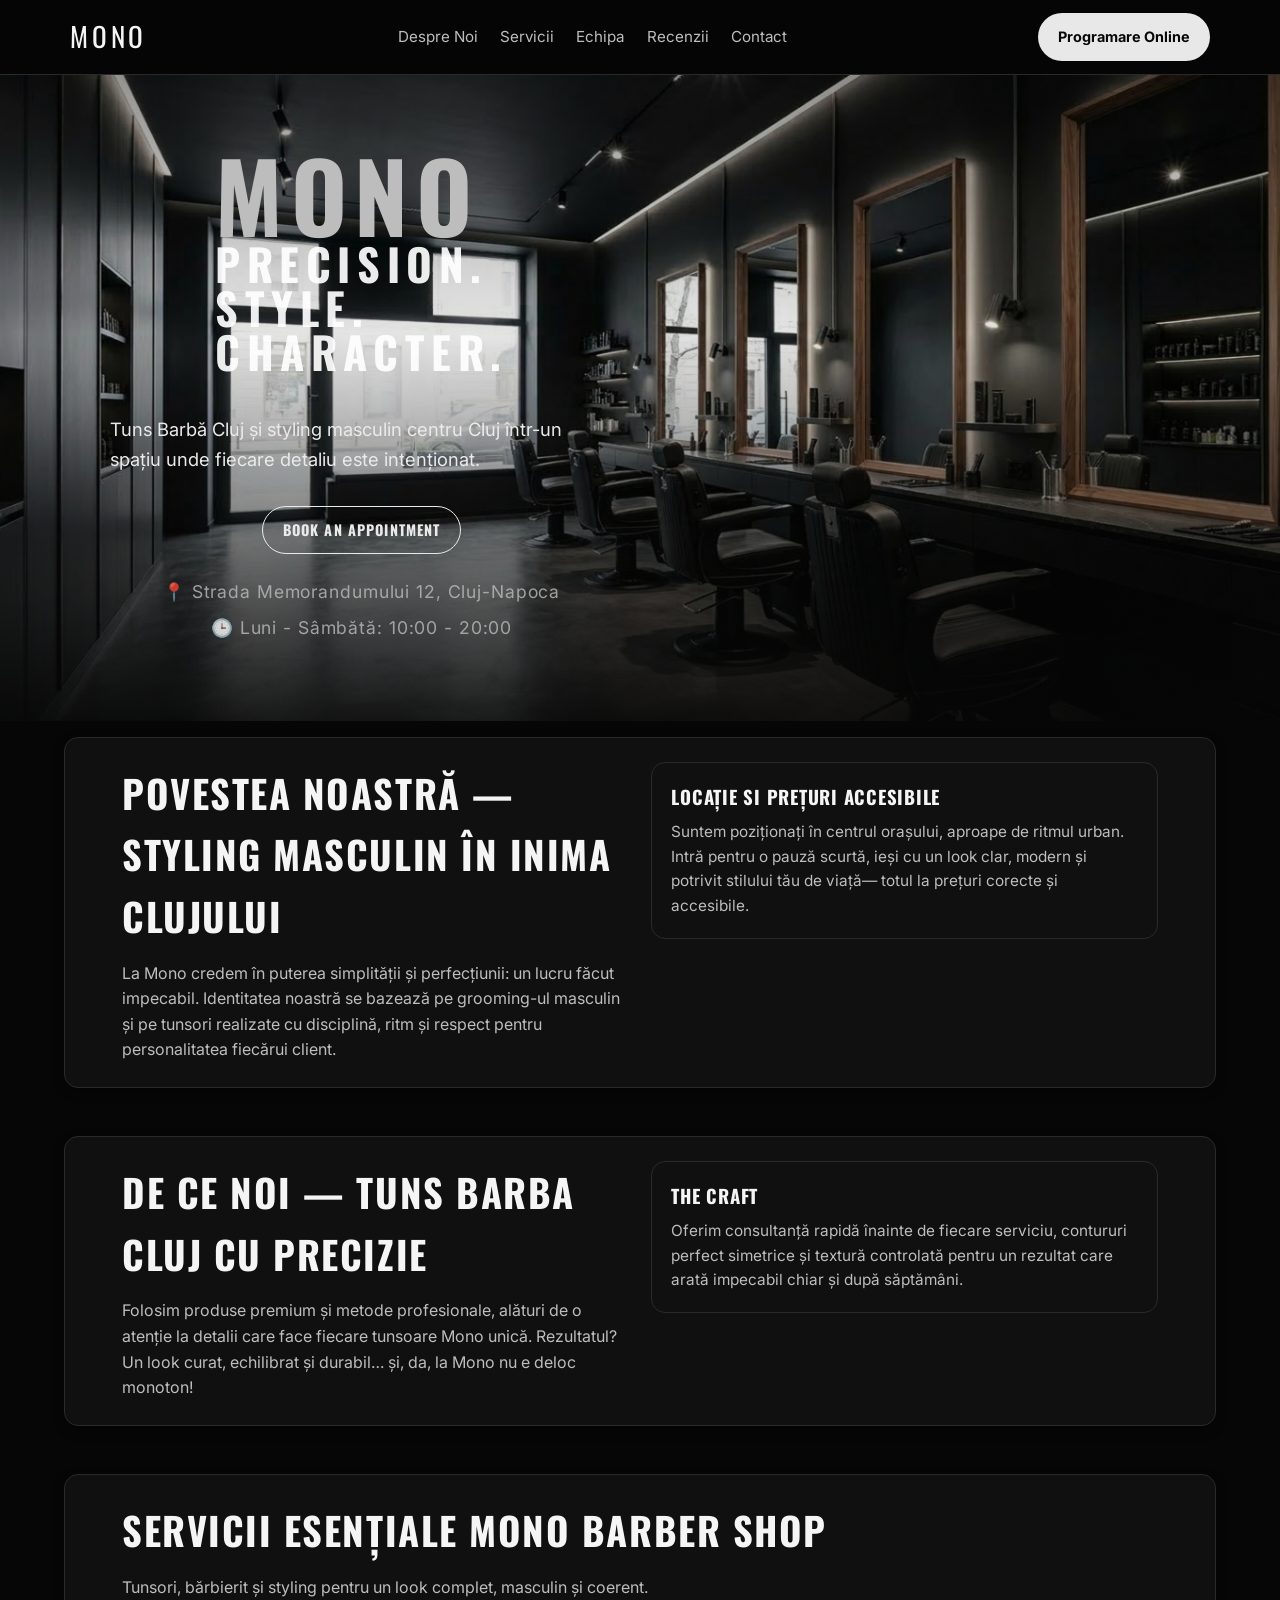
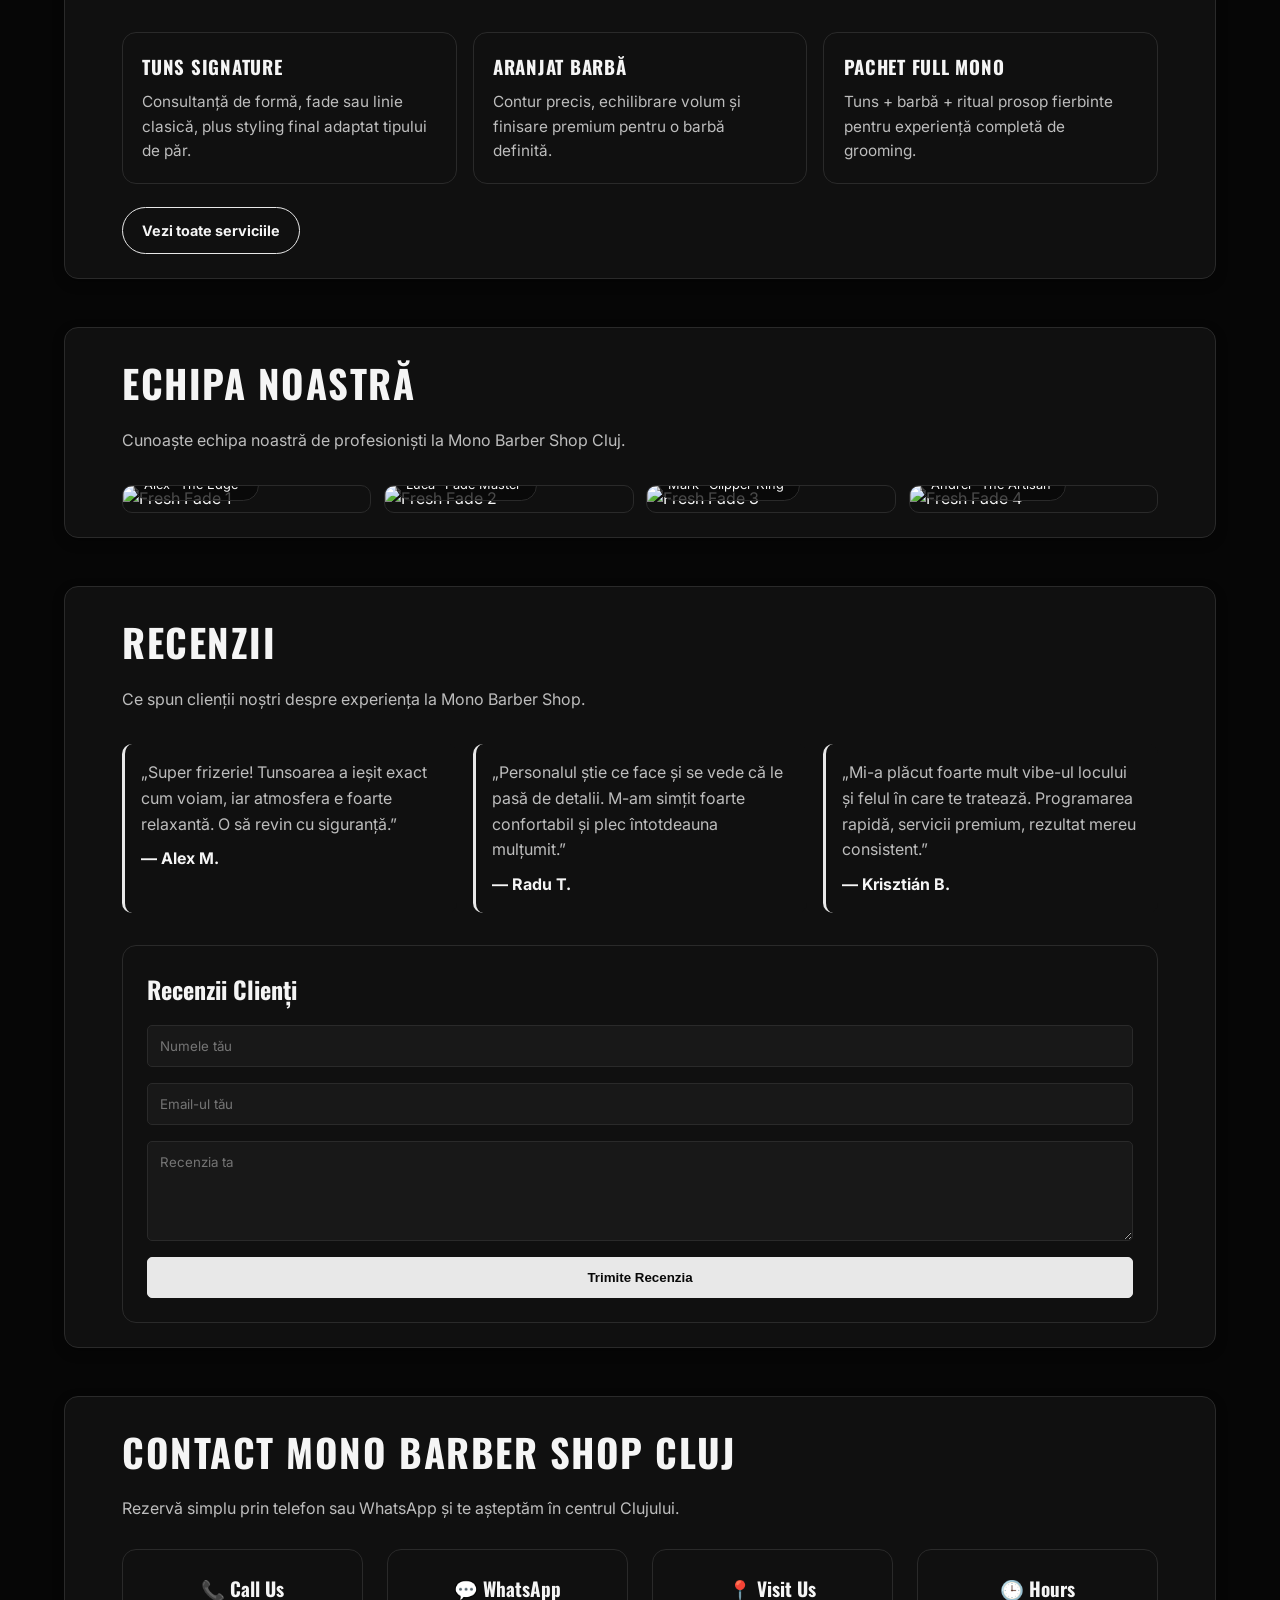
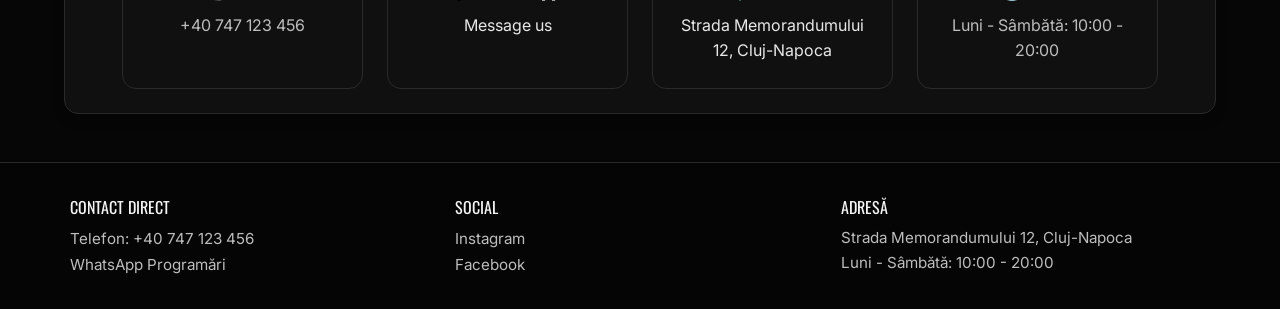
==== commit 8307de7c: "fixed  photos url link" ====
--- a/index.html
+++ b/index.html
@@ -13,7 +13,7 @@
       "@context": "https://schema.org",
       "@type": "BarberShop",
       "name": "Mono Barber Shop",
-      "image": "https://images.unsplash.com/photo-1503951914875-452162b0f3f1",
+      "image": "pictures/barber_shop.png",
       "address": {
         "@type": "PostalAddress",
         "streetAddress": "Strada Memorandumului 12",
@@ -71,7 +71,7 @@
           <p class="section-subtitle">La Mono credem în puterea simplității și perfecțiunii: un lucru făcut impecabil. Identitatea noastră se bazează pe grooming-ul masculin și pe tunsori realizate cu disciplină, ritm și respect pentru personalitatea fiecărui client.</p>
         </div>
         <div class="card">
-          <h3>Locație si prețuri accesibile</h3>
+          <h3>Locație si Prețuri accesibile</h3>
           <p>Suntem poziționați în centrul orașului, aproape de ritmul urban. Intră pentru o pauză scurtă, ieși cu un look clar, modern și potrivit stilului tău de viață— totul la prețuri corecte și accesibile.</p>
         </div>
       </div>
@@ -121,19 +121,19 @@
 
         <div class="gallery-grid" aria-label="Echipa Noastră">
           <figure class="gallery-item">
-            <img src="pictures\barber1.png" alt="Fresh Fade 1">
+            <img src="pictures/barber1.png" alt="Fresh Fade 1">
             <span>Alex “The Edge”- </span>
           </figure>
           <figure class="gallery-item">
-            <img src="pictures\barber2.png" alt="Fresh Fade 2">
+            <img src="pictures/barber2.png" alt="Fresh Fade 2">
             <span>Luca “Fade Master”</span>
           </figure>
           <figure class="gallery-item">
-            <img src="pictures\barber3.png" alt="Fresh Fade 3">
+            <img src="pictures/barber3.png" alt="Fresh Fade 3">
             <span>Márk “Clipper King”</span>
           </figure>
           <figure class="gallery-item">
-            <img src="pictures\barber4.png" alt="Fresh Fade 4">
+            <img src="pictures/barber4.png" alt="Fresh Fade 4">
             <span>Andrei “The Artisan”</span>
           </figure>
         </div>
--- a/styles.css
+++ b/styles.css
@@ -174,6 +174,10 @@
   justify-content: center; /* Center content vertically */
   align-items: center; /* Center horizontally */
   margin-bottom: -2rem; /* Reduce space to next section */
+  background-image: url('pictures/barber_shop.png');
+  background-size: cover;
+  background-position: center;
+  background-repeat: no-repeat;
 }
 
 .hero-image {
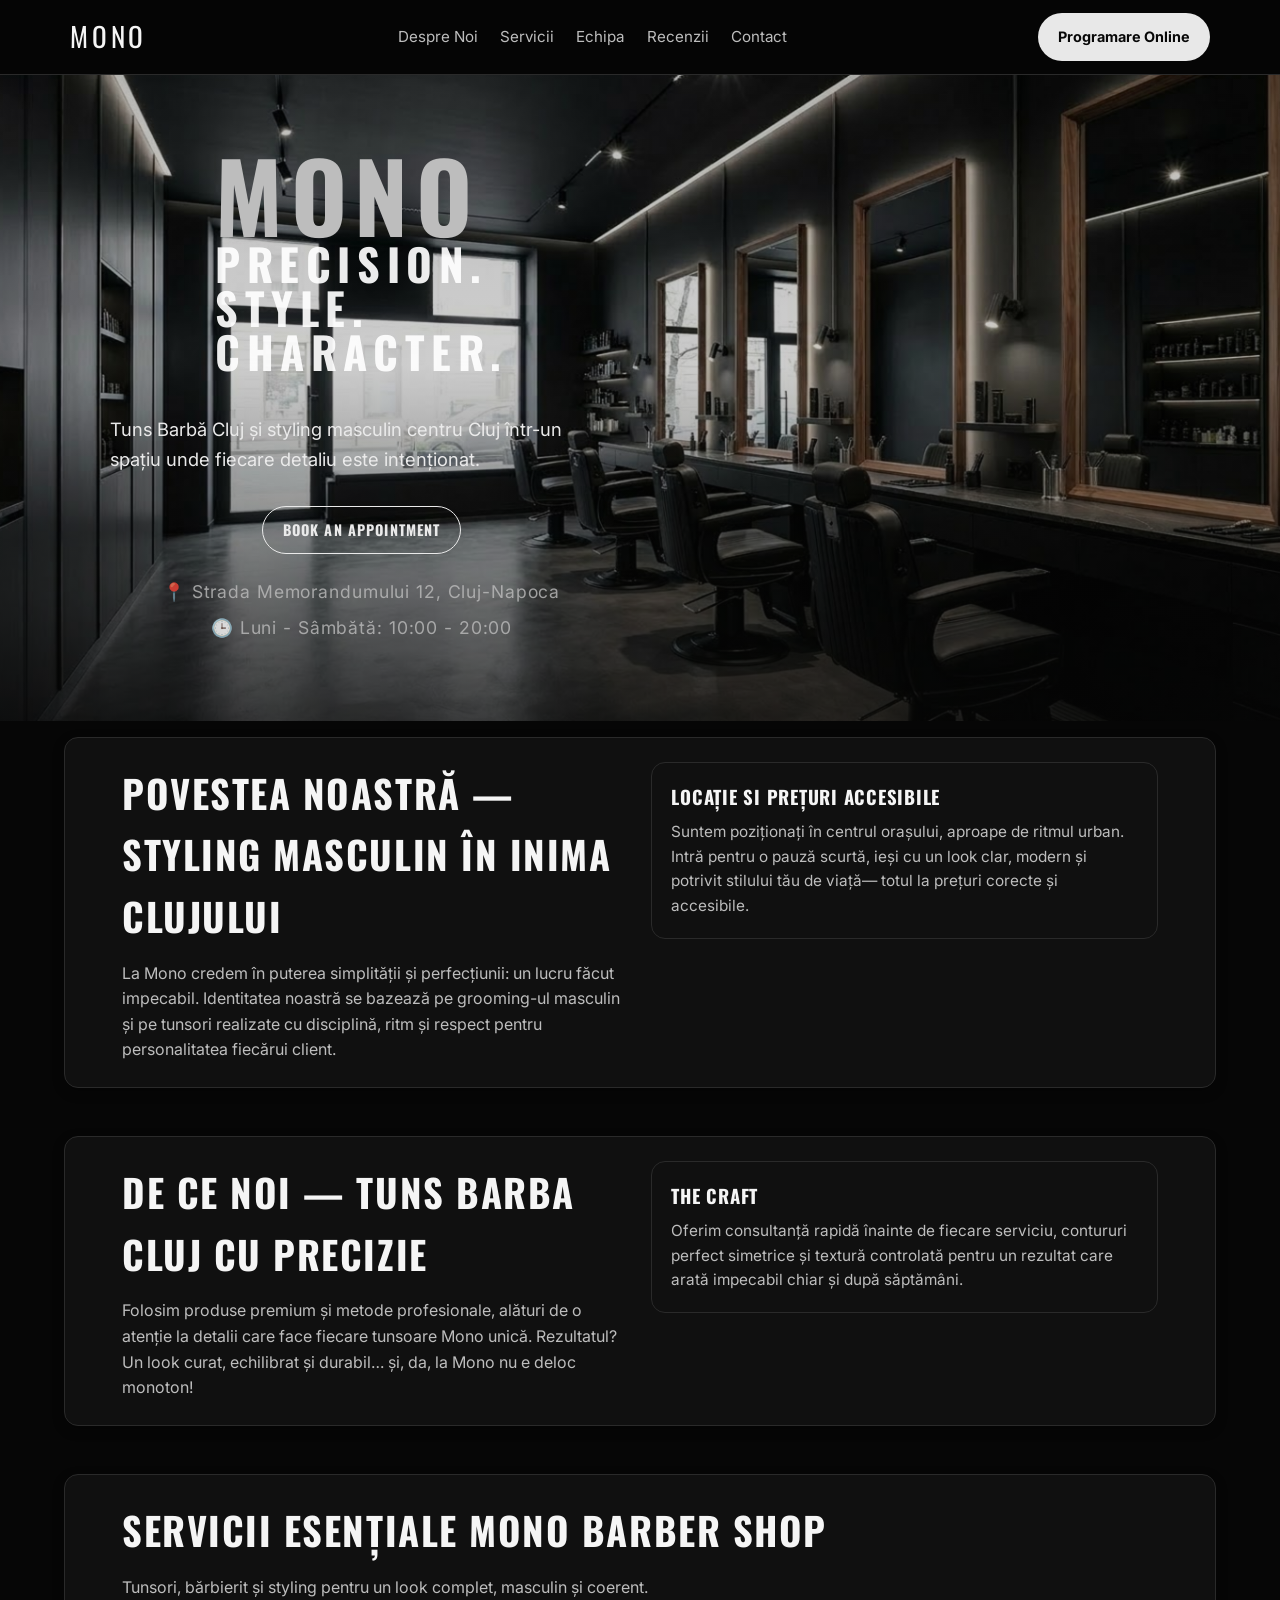
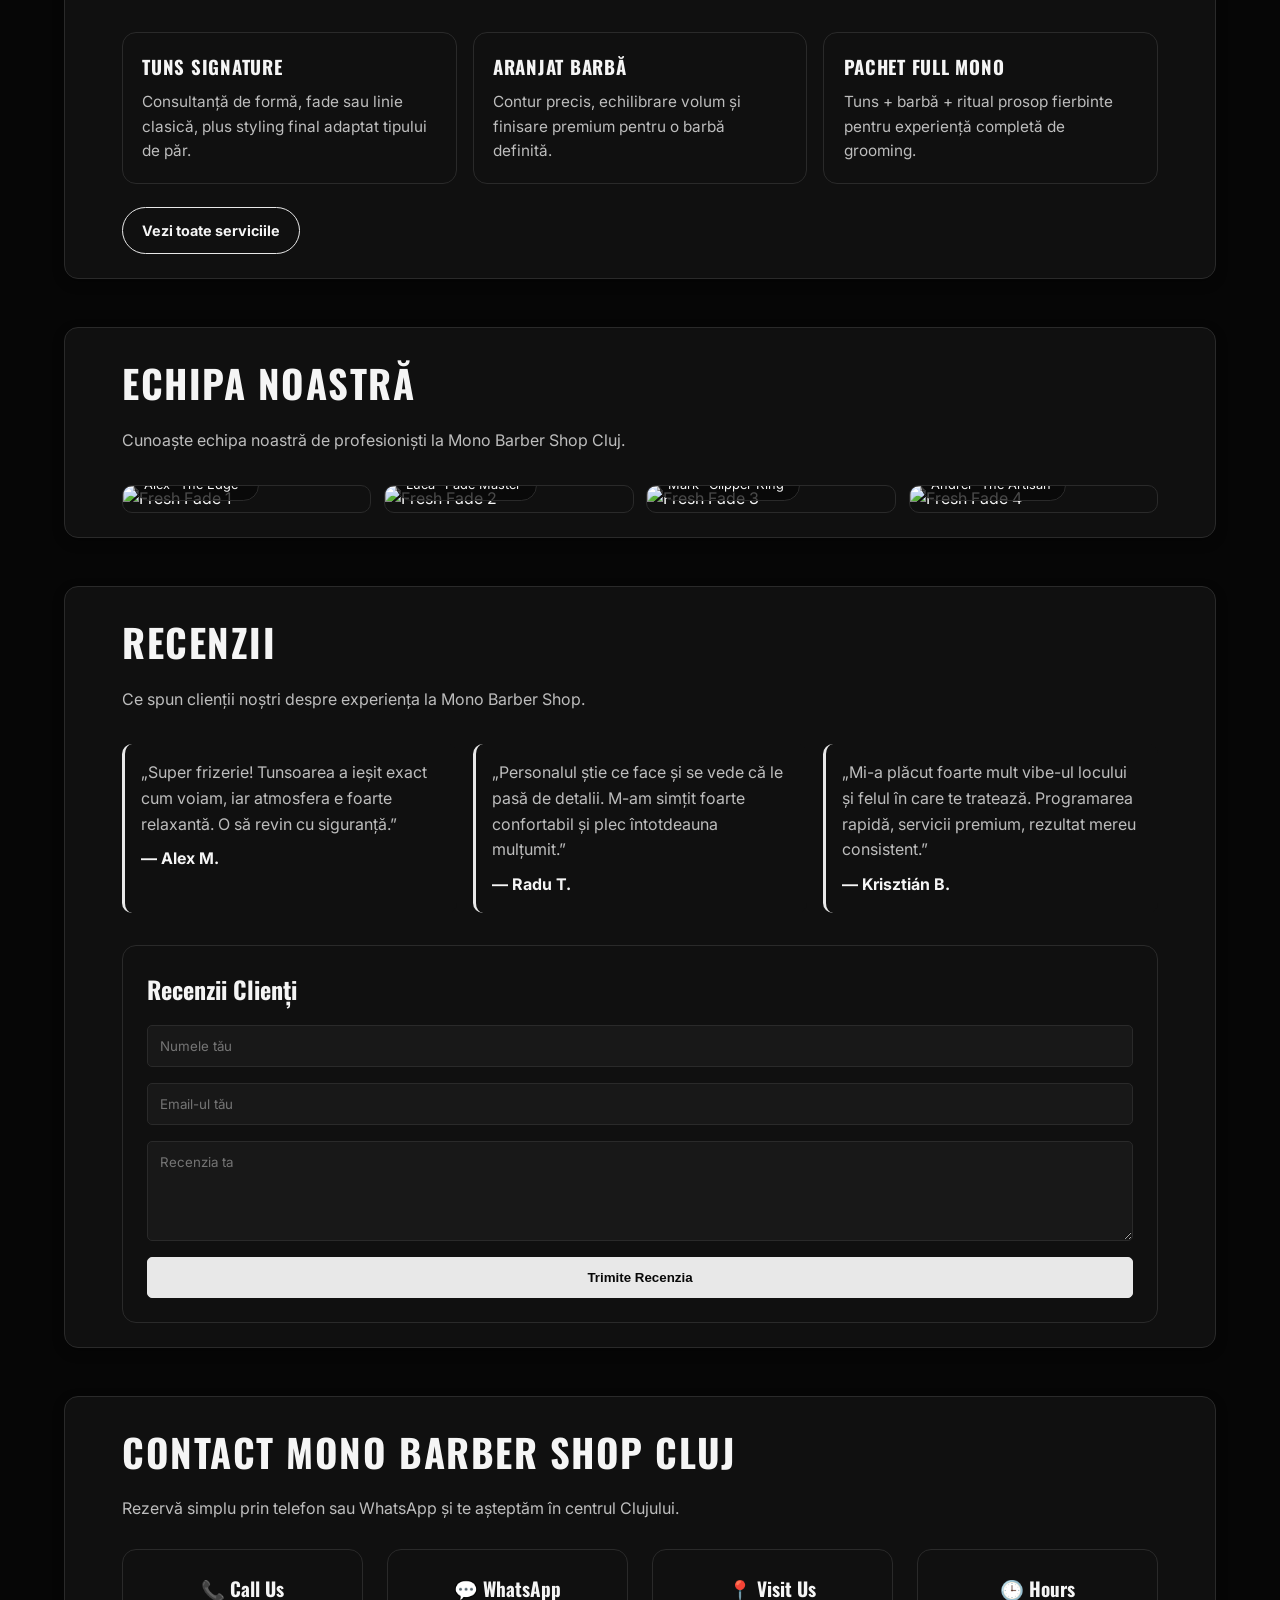
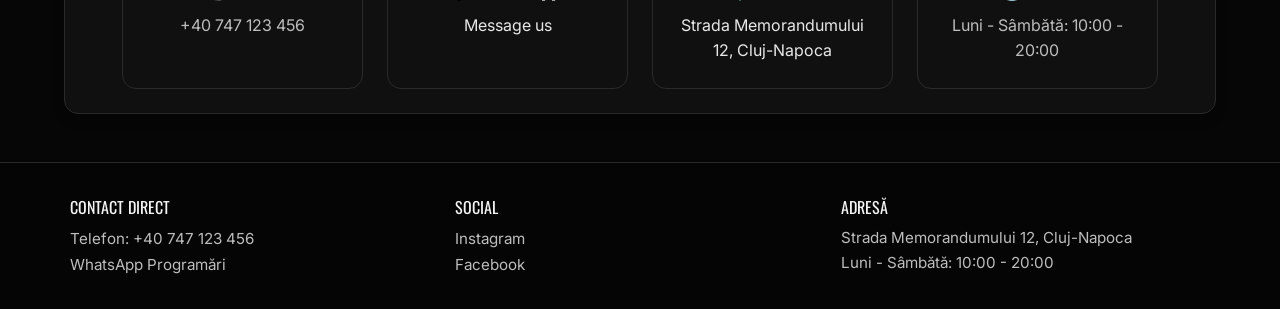
==== commit 564e803a: "Add hero background image and update styles Append cache-busting param to stylesheet links (index.ht" ====
--- a/index.html
+++ b/index.html
@@ -7,7 +7,7 @@
   <meta name="description" content="Mono Barber Shop este frizerie în Cluj-Napoca pentru tunsori precise, tuns barbă și styling masculin în centrul orașului.">
   <meta name="keywords" content="Frizerie Cluj-Napoca, Tuns Barba Cluj, Mono Barber Shop, Styling Masculin Centru Cluj">
   <meta name="theme-color" content="#060606">
-  <link rel="stylesheet" href="styles.css">
+  <link rel="stylesheet" href="styles.css?v=2">
   <script type="application/ld+json">
     {
       "@context": "https://schema.org",
@@ -46,6 +46,7 @@
 
   <main id="top">
     <section class="hero hero-grid">
+      <img class="hero-bg-image" src="pictures/barber_shop.png" alt="Barber at work" loading="eager" decoding="async">
       <div class="container hero-content-noir">
         <h1 class="hero-title-noir">
           <span class="mono-logo">MONO</span><br>
--- a/styles.css
+++ b/styles.css
@@ -180,6 +180,16 @@
   background-repeat: no-repeat;
 }
 
+.hero-bg-image {
+  position: absolute;
+  inset: 0;
+  width: 100%;
+  height: 100%;
+  object-fit: cover;
+  object-position: center;
+  z-index: 1;
+}
+
 .hero-image {
   position: absolute;
   top: 2rem;      /* distance from top */
@@ -222,9 +232,9 @@
   z-index: 2; /* Between content and image */
   background: linear-gradient(
     to bottom,
-    rgba(6,6,6, 0.4) 0%, /* Darker top for nav */
-    rgba(6,6,6, 0.1) 40%, /* Clear middle for main visual */
-    rgba(6,6,6, 0.9) 100% /* Solid dark bottom for text */
+    rgba(6,6,6, 0.25) 0%,
+    rgba(6,6,6, 0.2) 45%,
+    rgba(6,6,6, 0.75) 100%
   );
 }
 
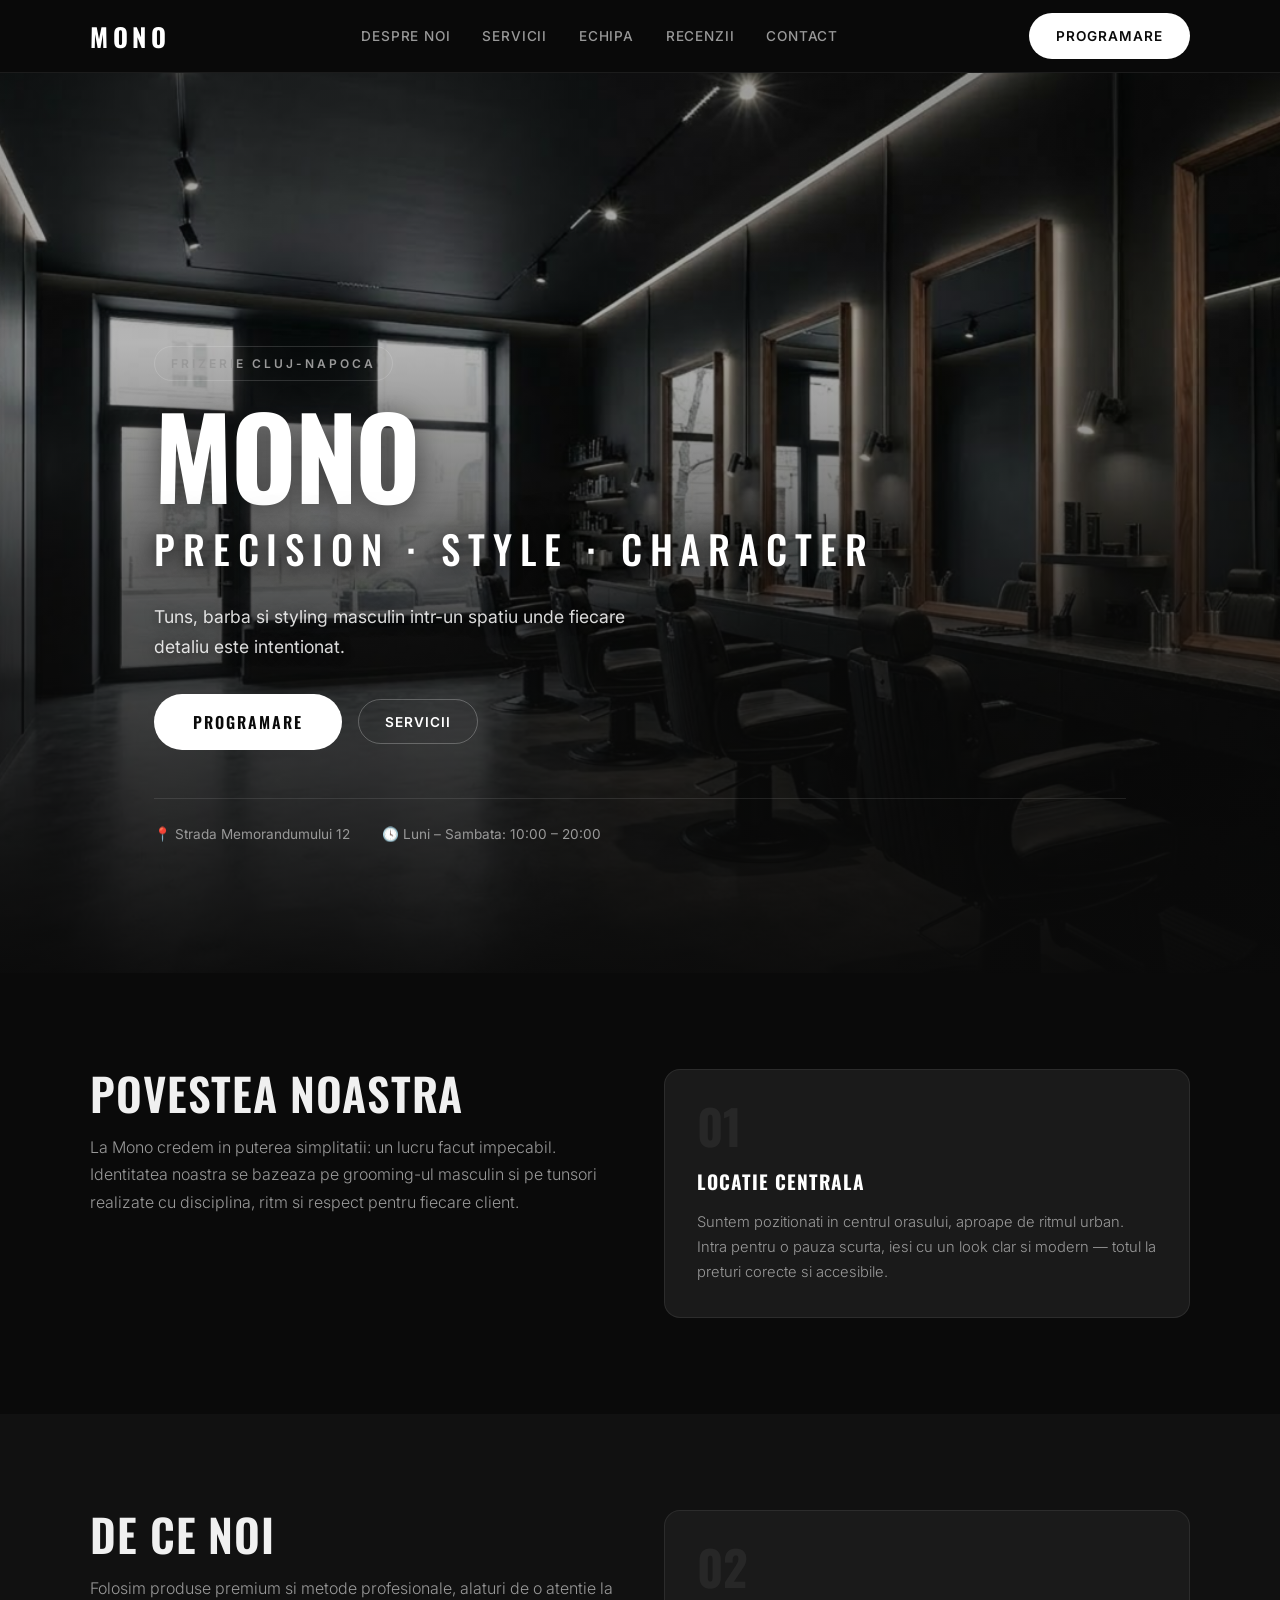
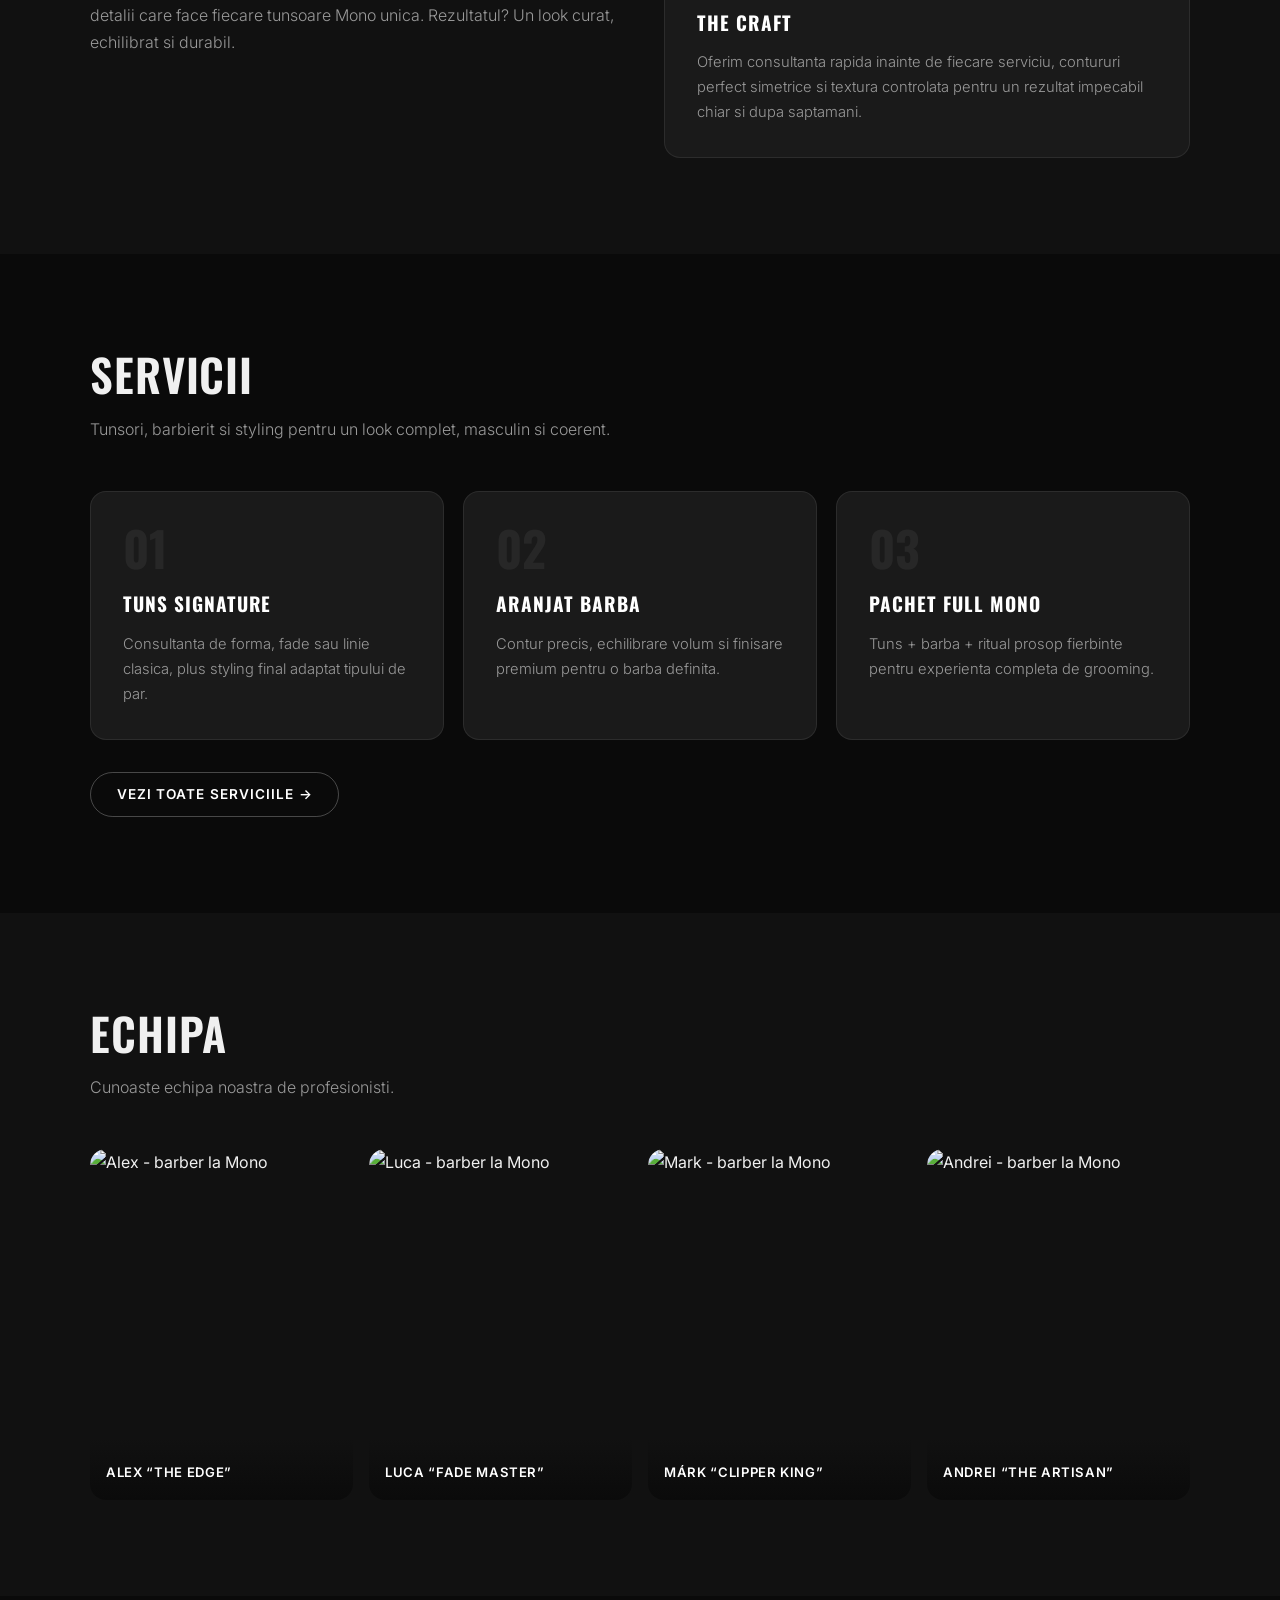
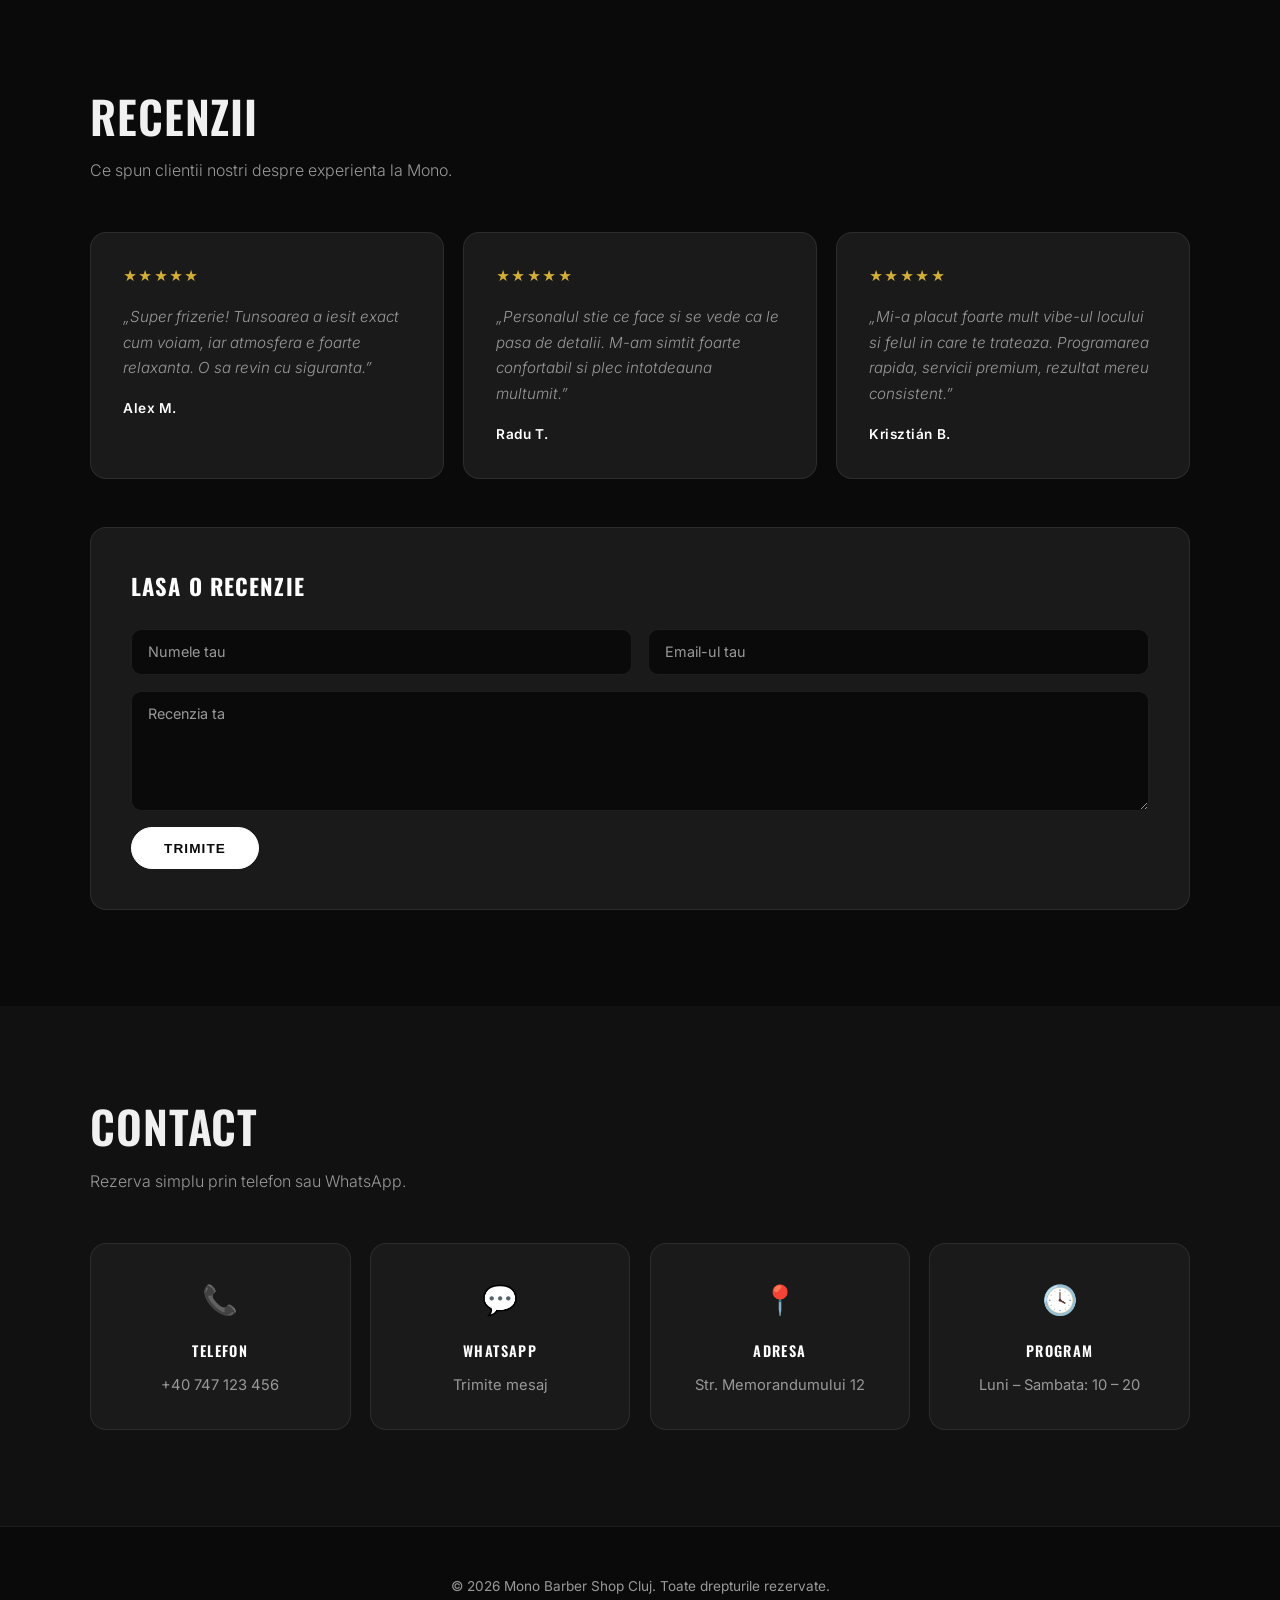
==== commit d54e53bc: "Revamp site layout, styles and mobile menu Overhaul site markup, content and styles: refresh hero, h" ====
--- a/index.html
+++ b/index.html
@@ -1,13 +1,13 @@
-<!DOCTYPE html>
+﻿<!DOCTYPE html>
 <html lang="ro">
 <head>
   <meta charset="UTF-8">
   <meta name="viewport" content="width=device-width, initial-scale=1.0">
   <title>Mono Barber Shop | Frizerie Cluj-Napoca</title>
-  <meta name="description" content="Mono Barber Shop este frizerie în Cluj-Napoca pentru tunsori precise, tuns barbă și styling masculin în centrul orașului.">
+  <meta name="description" content="Mono Barber Shop este frizerie in Cluj-Napoca pentru tunsori precise, tuns barba si styling masculin in centrul orasului.">
   <meta name="keywords" content="Frizerie Cluj-Napoca, Tuns Barba Cluj, Mono Barber Shop, Styling Masculin Centru Cluj">
-  <meta name="theme-color" content="#060606">
-  <link rel="stylesheet" href="styles.css?v=2">
+  <meta name="theme-color" content="#0a0a0a">
+  <link rel="stylesheet" href="styles.css?v=3">
   <script type="application/ld+json">
     {
       "@context": "https://schema.org",
@@ -30,195 +30,238 @@
   </script>
 </head>
 <body>
+
+  <!-- Header -->
   <header class="site-header">
     <div class="container header-wrap">
       <a href="#top" class="logo" aria-label="Mono Barber Shop">MONO</a>
-      <nav class="nav" aria-label="Navigație principală">
+      <nav class="nav" aria-label="Navigatie principala">
         <a href="#poveste">Despre Noi</a>
         <a href="#servicii">Servicii</a>
         <a href="#echipa">Echipa</a>
         <a href="#recenzii">Recenzii</a>
         <a href="#contact">Contact</a>
       </nav>
-      <a href="#contact" class="btn">Programare Online</a>
+      <button class="menu-toggle" aria-label="Meniu" aria-expanded="false">
+        <span></span>
+        <span></span>
+        <span></span>
+      </button>
+      <a href="#contact" class="btn">Programare</a>
     </div>
   </header>
 
+  <!-- Mobile Nav -->
+  <nav class="mobile-nav" aria-label="Meniu mobil">
+    <a href="#poveste">Despre Noi</a>
+    <a href="#servicii">Servicii</a>
+    <a href="#echipa">Echipa</a>
+    <a href="#recenzii">Recenzii</a>
+    <a href="#contact">Contact</a>
+  </nav>
+
   <main id="top">
-    <section class="hero hero-grid">
-      <img class="hero-bg-image" src="pictures/barber_shop.png" alt="Barber at work" loading="eager" decoding="async">
-      <div class="container hero-content-noir">
-        <h1 class="hero-title-noir">
-          <span class="mono-logo">MONO</span><br>
-          <span class="hero-tagline">
-            PRECISION.<br>
-            STYLE.<br>
-            CHARACTER.
-          </span>
+
+    <!-- Hero -->
+    <section class="hero">
+      <img class="hero-bg-image" src="pictures/barber_shop.png" alt="Interior Mono Barber Shop" loading="eager" decoding="async">
+      <div class="hero-content">
+        <span class="hero-label">Frizerie Cluj-Napoca</span>
+        <h1 class="hero-title">
+          MONO
+          <span>Precision &middot; Style &middot; Character</span>
         </h1>
-        <p class="hero-subtitle-noir">Tuns Barbă Cluj și styling masculin centru Cluj într-un spațiu unde fiecare detaliu este intenționat.</p>
-        <a href="#contact" class="btn-hero-noir">BOOK AN APPOINTMENT</a>
-        <div class="hero-decor">
-          <div><a href="https://www.google.com/maps/search/?api=1&query=Strada+Memorandumului+12,+Cluj-Napoca" target="_blank" rel="noopener">📍 Strada Memorandumului 12, Cluj-Napoca</a></div>
-          <div>🕒 Luni - Sâmbătă: 10:00 - 20:00</div>
-        </div>
-      </div>
-    </section>
-
+        <p class="hero-subtitle">Tuns, barba si styling masculin intr-un spatiu unde fiecare detaliu este intentionat.</p>
+        <div class="hero-actions">
+          <a href="#contact" class="btn-hero">Programare</a>
+          <a href="#servicii" class="btn-outline">Servicii</a>
+        </div>
+        <div class="hero-meta">
+          <a href="https://www.google.com/maps/search/?api=1&query=Strada+Memorandumului+12,+Cluj-Napoca" target="_blank" rel="noopener">&#x1F4CD; Strada Memorandumului 12</a>
+          <span>&#128339; Luni &ndash; Sambata: 10:00 &ndash; 20:00</span>
+        </div>
+      </div>
+    </section>
+
+    <!-- About -->
     <section id="poveste" class="section">
       <div class="container grid-2">
         <div>
-          <h2 class="section-title">Povestea Noastră — Styling Masculin în inima Clujului</h2>
-          <p class="section-subtitle">La Mono credem în puterea simplității și perfecțiunii: un lucru făcut impecabil. Identitatea noastră se bazează pe grooming-ul masculin și pe tunsori realizate cu disciplină, ritm și respect pentru personalitatea fiecărui client.</p>
+          <h2 class="section-title">Povestea Noastra</h2>
+          <p class="section-subtitle">La Mono credem in puterea simplitatii: un lucru facut impecabil. Identitatea noastra se bazeaza pe grooming-ul masculin si pe tunsori realizate cu disciplina, ritm si respect pentru fiecare client.</p>
         </div>
         <div class="card">
-          <h3>Locație si Prețuri accesibile</h3>
-          <p>Suntem poziționați în centrul orașului, aproape de ritmul urban. Intră pentru o pauză scurtă, ieși cu un look clar, modern și potrivit stilului tău de viață— totul la prețuri corecte și accesibile.</p>
-        </div>
-      </div>
-    </section>
-
-    <section class="section">
+          <div class="feature-num">01</div>
+          <h3>Locatie Centrala</h3>
+          <p>Suntem pozitionati in centrul orasului, aproape de ritmul urban. Intra pentru o pauza scurta, iesi cu un look clar si modern &mdash; totul la preturi corecte si accesibile.</p>
+        </div>
+      </div>
+    </section>
+
+    <!-- Why Us -->
+    <section class="section section-dark">
       <div class="container grid-2">
         <div>
-          <h2 class="section-title">De Ce Noi — Tuns Barba Cluj Cu Precizie</h2>
-          <p class="section-subtitle">Folosim produse premium și metode profesionale, alături de o atenție la detalii care face fiecare tunsoare Mono unică. Rezultatul? Un look curat, echilibrat și durabil… și, da, la Mono nu e deloc monoton!</p>
+          <h2 class="section-title">De Ce Noi</h2>
+          <p class="section-subtitle">Folosim produse premium si metode profesionale, alaturi de o atentie la detalii care face fiecare tunsoare Mono unica. Rezultatul? Un look curat, echilibrat si durabil.</p>
         </div>
         <div class="card">
+          <div class="feature-num">02</div>
           <h3>The Craft</h3>
-          <p>Oferim consultanță rapidă înainte de fiecare serviciu, contururi perfect simetrice și textură controlată pentru un rezultat care arată impecabil chiar și după săptămâni.</p>
-        </div>
-      </div>
-    </section>
-
+          <p>Oferim consultanta rapida inainte de fiecare serviciu, contururi perfect simetrice si textura controlata pentru un rezultat impecabil chiar si dupa saptamani.</p>
+        </div>
+      </div>
+    </section>
+
+    <!-- Services -->
     <section id="servicii" class="section">
       <div class="container">
-        <h2 class="section-title">Servicii Esențiale Mono Barber Shop</h2>
-        <p class="section-subtitle">Tunsori, bărbierit și styling pentru un look complet, masculin și coerent.</p>
+        <h2 class="section-title">Servicii</h2>
+        <p class="section-subtitle">Tunsori, barbierit si styling pentru un look complet, masculin si coerent.</p>
         <div class="card-grid">
           <article class="card">
+            <div class="feature-num">01</div>
             <h3>Tuns Signature</h3>
-            <p>Consultanță de formă, fade sau linie clasică, plus styling final adaptat tipului de păr.</p>
+            <p>Consultanta de forma, fade sau linie clasica, plus styling final adaptat tipului de par.</p>
           </article>
           <article class="card">
-            <h3>Aranjat Barbă</h3>
-            <p>Contur precis, echilibrare volum și finisare premium pentru o barbă definită.</p>
+            <div class="feature-num">02</div>
+            <h3>Aranjat Barba</h3>
+            <p>Contur precis, echilibrare volum si finisare premium pentru o barba definita.</p>
           </article>
           <article class="card">
+            <div class="feature-num">03</div>
             <h3>Pachet Full Mono</h3>
-            <p>Tuns + barbă + ritual prosop fierbinte pentru experiență completă de grooming.</p>
-          </article>
-        </div>
-        <div style="margin-top: 1.4rem;">
-          <a class="btn-outline" href="prices.html">Vezi toate serviciile</a>
-        </div>
-      </div>
-    </section>
-
-    <section id="echipa" class="section">
-      <div class="container">
-        <h2 class="section-title">Echipa Noastră</h2>
-        <p class="section-subtitle">Cunoaște echipa noastră de profesioniști la Mono Barber Shop Cluj.</p>
-
-        <div class="gallery-grid" aria-label="Echipa Noastră">
-          <figure class="gallery-item">
-            <img src="pictures/barber1.png" alt="Fresh Fade 1">
-            <span>Alex “The Edge”- </span>
-          </figure>
-          <figure class="gallery-item">
-            <img src="pictures/barber2.png" alt="Fresh Fade 2">
-            <span>Luca “Fade Master”</span>
-          </figure>
-          <figure class="gallery-item">
-            <img src="pictures/barber3.png" alt="Fresh Fade 3">
-            <span>Márk “Clipper King”</span>
-          </figure>
-          <figure class="gallery-item">
-            <img src="pictures/barber4.png" alt="Fresh Fade 4">
-            <span>Andrei “The Artisan”</span>
-          </figure>
-        </div>
-
-      </div>
-    </section>
-
+            <p>Tuns + barba + ritual prosop fierbinte pentru experienta completa de grooming.</p>
+          </article>
+        </div>
+        <div style="margin-top: 2rem;">
+          <a class="btn-outline" href="prices.html">Vezi toate serviciile &rarr;</a>
+        </div>
+      </div>
+    </section>
+
+    <!-- Team -->
+    <section id="echipa" class="section section-dark">
+      <div class="container">
+        <h2 class="section-title">Echipa</h2>
+        <p class="section-subtitle">Cunoaste echipa noastra de profesionisti.</p>
+        <div class="gallery-grid" aria-label="Echipa Noastra">
+          <figure class="gallery-item">
+            <img src="pictures/barber1.png" alt="Alex - barber la Mono">
+            <span>Alex &ldquo;The Edge&rdquo;</span>
+          </figure>
+          <figure class="gallery-item">
+            <img src="pictures/barber2.png" alt="Luca - barber la Mono">
+            <span>Luca &ldquo;Fade Master&rdquo;</span>
+          </figure>
+          <figure class="gallery-item">
+            <img src="pictures/barber3.png" alt="Mark - barber la Mono">
+            <span>M&aacute;rk &ldquo;Clipper King&rdquo;</span>
+          </figure>
+          <figure class="gallery-item">
+            <img src="pictures/barber4.png" alt="Andrei - barber la Mono">
+            <span>Andrei &ldquo;The Artisan&rdquo;</span>
+          </figure>
+        </div>
+      </div>
+    </section>
+
+    <!-- Reviews -->
     <section id="recenzii" class="section">
       <div class="container">
         <h2 class="section-title">Recenzii</h2>
-        <p class="section-subtitle">Ce spun clienții noștri despre experiența la Mono Barber Shop.</p>
-
+        <p class="section-subtitle">Ce spun clientii nostri despre experienta la Mono.</p>
         <div class="reviews">
           <article class="review">
-            <p>„Super frizerie! Tunsoarea a ieșit exact cum voiam, iar atmosfera e foarte relaxantă. O să revin cu siguranță.”</p>
-            <strong>— Alex M.</strong>
+            <div class="review-stars">&#9733;&#9733;&#9733;&#9733;&#9733;</div>
+            <p>&bdquo;Super frizerie! Tunsoarea a iesit exact cum voiam, iar atmosfera e foarte relaxanta. O sa revin cu siguranta.&rdquo;</p>
+            <strong>Alex M.</strong>
           </article>
           <article class="review">
-            <p>„Personalul știe ce face și se vede că le pasă de detalii. M-am simțit foarte confortabil și plec întotdeauna mulțumit.”</p>
-            <strong>— Radu T.</strong>
+            <div class="review-stars">&#9733;&#9733;&#9733;&#9733;&#9733;</div>
+            <p>&bdquo;Personalul stie ce face si se vede ca le pasa de detalii. M-am simtit foarte confortabil si plec intotdeauna multumit.&rdquo;</p>
+            <strong>Radu T.</strong>
           </article>
           <article class="review">
-            <p>„Mi-a plăcut foarte mult vibe-ul locului și felul în care te tratează. Programarea rapidă, servicii premium, rezultat mereu consistent.”</p>
-            <strong>— Krisztián B.</strong>
+            <div class="review-stars">&#9733;&#9733;&#9733;&#9733;&#9733;</div>
+            <p>&bdquo;Mi-a placut foarte mult vibe-ul locului si felul in care te trateaza. Programarea rapida, servicii premium, rezultat mereu consistent.&rdquo;</p>
+            <strong>Kriszti&aacute;n B.</strong>
           </article>
         </div>
 
         <div class="review-form">
-          <h3>Recenzii Clienți</h3>
+          <h3>Lasa o Recenzie</h3>
           <form action="#" method="post">
-            <input type="text" name="name" placeholder="Numele tău" required>
-            <input type="email" name="email" placeholder="Email-ul tău" required>
+            <input type="text" name="name" placeholder="Numele tau" required>
+            <input type="email" name="email" placeholder="Email-ul tau" required>
             <textarea name="message" placeholder="Recenzia ta" required></textarea>
-            <button type="submit">Trimite Recenzia</button>
+            <button type="submit">Trimite</button>
           </form>
         </div>
       </div>
     </section>
 
-    <section id="contact" class="section">
-      <div class="container">
-        <h2 class="section-title">Contact Mono Barber Shop Cluj</h2>
-        <p class="section-subtitle">Rezervă simplu prin telefon sau WhatsApp și te așteptăm în centrul Clujului.</p>
+    <!-- Contact -->
+    <section id="contact" class="section section-dark">
+      <div class="container">
+        <h2 class="section-title">Contact</h2>
+        <p class="section-subtitle">Rezerva simplu prin telefon sau WhatsApp.</p>
         <div class="contact-info">
           <div class="contact-item">
-            <h3>📞 Call Us</h3>
-            <p>+40 747 123 456</p>
-          </div>
-          <div class="contact-item">
-            <h3>💬 WhatsApp</h3>
-            <p><a href="https://wa.me/40747123456" target="_blank">Message us</a></p>
-          </div>
-          <div class="contact-item">
-            <h3>📍 Visit Us</h3>
-            <p><a href="https://www.google.com/maps/search/?api=1&query=Strada+Memorandumului+12,+Cluj-Napoca" target="_blank" rel="noopener">Strada Memorandumului 12, Cluj-Napoca</a></p>
-          </div>
-          <div class="contact-item">
-            <h3>🕒 Hours</h3>
-            <p>Luni - Sâmbătă: 10:00 - 20:00</p>
-          </div>
-        </div>
-      </div>
-    </section>
+            <span class="contact-icon">&#128222;</span>
+            <h3>Telefon</h3>
+            <p><a href="tel:+40747123456">+40 747 123 456</a></p>
+          </div>
+          <div class="contact-item">
+            <span class="contact-icon">&#128172;</span>
+            <h3>WhatsApp</h3>
+            <p><a href="https://wa.me/40747123456" target="_blank" rel="noopener">Trimite mesaj</a></p>
+          </div>
+          <div class="contact-item">
+            <span class="contact-icon">&#128205;</span>
+            <h3>Adresa</h3>
+            <p><a href="https://www.google.com/maps/search/?api=1&query=Strada+Memorandumului+12,+Cluj-Napoca" target="_blank" rel="noopener">Str. Memorandumului 12</a></p>
+          </div>
+          <div class="contact-item">
+            <span class="contact-icon">&#128339;</span>
+            <h3>Program</h3>
+            <p>Luni &ndash; Sambata: 10 &ndash; 20</p>
+          </div>
+        </div>
+      </div>
+    </section>
+
   </main>
 
+  <!-- Footer -->
   <footer class="site-footer">
-    <div class="container footer-grid">
-      <div>
-        <p class="footer-title">Contact Direct</p>
-        <a class="footer-link" href="tel:+40747123456">Telefon: +40 747 123 456</a><br>
-        <a class="footer-link" href="https://wa.me/40747123456" target="_blank" rel="noopener">WhatsApp Programări</a>
-      </div>
-      <div>
-        <p class="footer-title">Social</p>
-        <a class="footer-link" href="https://www.instagram.com/" target="_blank" rel="noopener" aria-label="Instagram Mono Barber">Instagram</a><br>
-        <a class="footer-link" href="https://www.facebook.com/" target="_blank" rel="noopener" aria-label="Facebook Mono Barber">Facebook</a>
-      </div>
-      <div>
-        <p class="footer-title">Adresă</p>
-        <p class="footer-text"><a href="https://www.google.com/maps/search/?api=1&query=Strada+Memorandumului+12,+Cluj-Napoca" target="_blank" rel="noopener">Strada Memorandumului 12, Cluj-Napoca</a></p>
-        <p class="footer-text">Luni - Sâmbătă: 10:00 - 20:00</p>
-      </div>
+    <div class="container">
+      <p class="footer-text">&copy; 2026 Mono Barber Shop Cluj. Toate drepturile rezervate.</p>
     </div>
   </footer>
+
   <script src="reviews.js"></script>
+  <script>
+    // Mobile menu toggle
+    const toggle = document.querySelector('.menu-toggle');
+    const mobileNav = document.querySelector('.mobile-nav');
+    if (toggle && mobileNav) {
+      toggle.addEventListener('click', () => {
+        toggle.classList.toggle('active');
+        mobileNav.classList.toggle('open');
+        toggle.setAttribute('aria-expanded', mobileNav.classList.contains('open'));
+        document.body.style.overflow = mobileNav.classList.contains('open') ? 'hidden' : '';
+      });
+      mobileNav.querySelectorAll('a').forEach(link => {
+        link.addEventListener('click', () => {
+          toggle.classList.remove('active');
+          mobileNav.classList.remove('open');
+          toggle.setAttribute('aria-expanded', 'false');
+          document.body.style.overflow = '';
+        });
+      });
+    }
+  </script>
 </body>
-</html>+</html>
--- a/styles.css
+++ b/styles.css
@@ -1,18 +1,26 @@
-@import url('https://fonts.googleapis.com/css2?family=Inter:wght@400;500;600;700;800&family=Oswald:wght@500;600;700&display=swap');
-
+﻿@import url('https://fonts.googleapis.com/css2?family=Inter:wght@300;400;500;600;700&family=Oswald:wght@400;500;600;700&display=swap');
+
+/* =========================================
+   DESIGN TOKENS
+   ========================================= */
 :root {
-  --bg: #060606;
-  --surface: #101010;
-  --surface-2: #181818;
-  --text: #f5f5f5;
-  --text-muted: #bdbdbd;
-  --accent: #e8e8e8;
-  --line: #2a2a2a;
-  --radius: 14px;
-  --container: 1140px;
-}
-
-* {
+  --bg: #0a0a0a;
+  --surface: #111111;
+  --surface-2: #1a1a1a;
+  --text: #f0f0f0;
+  --text-muted: #999999;
+  --accent: #ffffff;
+  --line: rgba(255, 255, 255, 0.08);
+  --radius: 16px;
+  --radius-sm: 10px;
+  --container: 1100px;
+  --transition: 0.3s cubic-bezier(0.4, 0, 0.2, 1);
+}
+
+/* =========================================
+   RESET & BASE
+   ========================================= */
+*, *::before, *::after {
   box-sizing: border-box;
   margin: 0;
   padding: 0;
@@ -20,13 +28,16 @@
 
 html {
   scroll-behavior: smooth;
+  -webkit-font-smoothing: antialiased;
+  -moz-osx-font-smoothing: grayscale;
 }
 
 body {
   font-family: 'Inter', sans-serif;
   background: var(--bg);
   color: var(--text);
-  line-height: 1.6;
+  line-height: 1.65;
+  font-weight: 400;
 }
 
 a {
@@ -35,149 +46,217 @@
 }
 
 img {
-  width: 100%;
+  max-width: 100%;
   display: block;
 }
 
 .container {
-  width: min(var(--container), 92%);
+  width: min(var(--container), 90%);
   margin-inline: auto;
 }
 
-.section {
-  padding: 1.5rem 0.75rem;
-  background: var(--surface);
-  border: 1px solid var(--line);
-  border-radius: var(--radius);
-  margin: 3rem 4rem;
-  box-shadow: 0 4px 12px rgba(0, 0, 0, 0.3);
-}
-
-#poveste {
-  scroll-margin-top: 90px; /* Adjust scroll position to account for sticky header */
-}
-
-#servicii {
-  scroll-margin-top: 90px;
-}
-
-#echipa {
-  scroll-margin-top: 90px;
-}
-
-#recenzii {
-  scroll-margin-top: 90px;
-}
-
-#contact {
-  scroll-margin-top: 90px;
-}
-
-.section-title {
-  font-family: 'Oswald', sans-serif;
-  font-size: clamp(1.6rem, 3.8vw, 2.4rem);
-  letter-spacing: 0.04em;
-  text-transform: uppercase;
-  margin-bottom: 0.9rem;
-}
-
-.section-subtitle {
-  color: var(--text-muted);
-  max-width: 68ch;
-}
-
+/* =========================================
+   HEADER
+   ========================================= */
 .site-header {
   position: sticky;
   top: 0;
   z-index: 1000;
-  background: rgba(6, 6, 6, 0.94);
+  background: rgba(10, 10, 10, 0.85);
+  backdrop-filter: blur(20px);
+  -webkit-backdrop-filter: blur(20px);
   border-bottom: 1px solid var(--line);
-  backdrop-filter: blur(8px);
 }
 
 .header-wrap {
-  min-height: 74px;
+  height: 72px;
   display: flex;
   align-items: center;
   justify-content: space-between;
-  gap: 1rem;
+  gap: 1.5rem;
 }
 
 .logo {
   font-family: 'Oswald', sans-serif;
-  font-size: 1.7rem;
-  letter-spacing: 0.14em;
+  font-size: 1.6rem;
+  font-weight: 700;
+  letter-spacing: 0.18em;
+  color: var(--accent);
 }
 
 .nav {
   display: none;
   align-items: center;
-  gap: 1.4rem;
+  gap: 2rem;
 }
 
 .nav a {
   color: var(--text-muted);
-  font-size: 0.95rem;
+  font-size: 0.85rem;
+  font-weight: 500;
+  letter-spacing: 0.06em;
+  text-transform: uppercase;
+  transition: color var(--transition);
+  position: relative;
+}
+
+.nav a::after {
+  content: '';
+  position: absolute;
+  bottom: -4px;
+  left: 0;
+  width: 0;
+  height: 1px;
+  background: var(--accent);
+  transition: width var(--transition);
 }
 
 .nav a:hover,
 .nav a:focus-visible {
-  color: var(--text);
-}
-
+  color: var(--accent);
+}
+
+.nav a:hover::after,
+.nav a:focus-visible::after {
+  width: 100%;
+}
+
+/* Mobile menu toggle */
+.menu-toggle {
+  display: flex;
+  flex-direction: column;
+  gap: 5px;
+  background: none;
+  border: none;
+  cursor: pointer;
+  padding: 6px;
+  z-index: 1001;
+}
+
+.menu-toggle span {
+  display: block;
+  width: 22px;
+  height: 2px;
+  background: var(--accent);
+  transition: var(--transition);
+  border-radius: 2px;
+}
+
+.menu-toggle.active span:nth-child(1) {
+  transform: rotate(45deg) translate(5px, 5px);
+}
+
+.menu-toggle.active span:nth-child(2) {
+  opacity: 0;
+}
+
+.menu-toggle.active span:nth-child(3) {
+  transform: rotate(-45deg) translate(5px, -5px);
+}
+
+/* Mobile nav overlay */
+.mobile-nav {
+  display: none;
+  position: fixed;
+  inset: 0;
+  z-index: 999;
+  background: rgba(10, 10, 10, 0.97);
+  backdrop-filter: blur(20px);
+  flex-direction: column;
+  align-items: center;
+  justify-content: center;
+  gap: 2.5rem;
+}
+
+.mobile-nav.open {
+  display: flex;
+}
+
+.mobile-nav a {
+  font-family: 'Oswald', sans-serif;
+  font-size: 1.8rem;
+  font-weight: 500;
+  letter-spacing: 0.1em;
+  text-transform: uppercase;
+  color: var(--text-muted);
+  transition: color var(--transition);
+}
+
+.mobile-nav a:hover {
+  color: var(--accent);
+}
+
+/* Buttons */
 .btn,
 .btn-outline,
-.btn-hero-noir {
+.btn-hero {
   display: inline-flex;
   align-items: center;
   justify-content: center;
-  padding: 0.7rem 1.2rem;
+  font-weight: 600;
+  font-size: 0.85rem;
+  letter-spacing: 0.08em;
+  text-transform: uppercase;
+  transition: all var(--transition);
+  border: 1px solid transparent;
+  cursor: pointer;
+}
+
+.btn {
+  padding: 0.65rem 1.6rem;
   border-radius: 999px;
-  font-weight: 700;
-  font-size: 0.9rem;
-  transition: 0.25s ease;
-  border: 1px solid transparent;
-}
-
-.btn {
   background: var(--accent);
-  color: #080808;
+  color: var(--bg);
 }
 
 .btn:hover,
 .btn:focus-visible {
-  background: #ffffff;
+  background: transparent;
+  color: var(--accent);
+  border-color: var(--accent);
 }
 
 .btn-outline {
+  padding: 0.65rem 1.6rem;
+  border-radius: 999px;
   background: transparent;
-  color: var(--text);
-  border-color: var(--accent);
+  color: var(--accent);
+  border-color: rgba(255, 255, 255, 0.25);
 }
 
 .btn-outline:hover,
 .btn-outline:focus-visible {
   background: var(--accent);
-  color: #080808;
-}
-
-/* =========================================
-   NEW GRITTY NOIR HERO SECTION CSS
-   Replaces your old .hero section CSS
-   ========================================= */
-.hero-grid {
-  min-height: 70svh; /* Reduced height to squeeze content */
+  color: var(--bg);
+  border-color: var(--accent);
+}
+
+.btn-hero {
+  padding: 0.85rem 2.4rem;
+  border-radius: 999px;
+  background: var(--accent);
+  color: var(--bg);
+  font-family: 'Oswald', sans-serif;
+  font-size: 1rem;
+  letter-spacing: 0.12em;
+}
+
+.btn-hero:hover,
+.btn-hero:focus-visible {
+  background: transparent;
+  color: var(--accent);
+  border-color: var(--accent);
+}
+
+/* =========================================
+   HERO SECTION
+   ========================================= */
+.hero {
   position: relative;
+  min-height: 100svh;
+  display: flex;
+  align-items: flex-end;
   overflow: hidden;
-  display: flex; /* Switched to flex for better stacking behavior */
-  flex-direction: column;
-  justify-content: center; /* Center content vertically */
-  align-items: center; /* Center horizontally */
-  margin-bottom: -2rem; /* Reduce space to next section */
-  background-image: url('pictures/barber_shop.png');
-  background-size: cover;
-  background-position: center;
-  background-repeat: no-repeat;
 }
 
 .hero-bg-image {
@@ -186,348 +265,452 @@
   width: 100%;
   height: 100%;
   object-fit: cover;
-  object-position: center;
+  object-position: center 30%;
   z-index: 1;
 }
 
-.hero-image {
+.hero::after {
+  content: '';
   position: absolute;
-  top: 2rem;      /* distance from top */
-  right: 2rem;    /* distance from right */
-  width: 200px;   /* adjust as needed */
-  height: auto;   /* maintains aspect ratio */
-  object-fit: contain; /* ensures full image fits without cropping */
-  border-radius: 0.5rem;
-  z-index: 5;
-}
-
-.hero-content-noir {
+  inset: 0;
+  z-index: 2;
+  background: linear-gradient(
+    to bottom,
+    rgba(10, 10, 10, 0.4) 0%,
+    rgba(10, 10, 10, 0.3) 30%,
+    rgba(10, 10, 10, 0.7) 60%,
+    rgba(10, 10, 10, 0.97) 100%
+  );
+}
+
+.hero-content {
   position: relative;
-  z-index: 5; /* Puts content above image */
+  z-index: 3;
   width: 100%;
   max-width: var(--container);
   margin-inline: auto;
-  padding: 2rem; /* Reduced padding for tighter squeeze */
+  padding: 0 5% 6rem;
+}
+
+.hero-label {
+  display: inline-block;
+  font-size: 0.75rem;
+  font-weight: 600;
+  letter-spacing: 0.25em;
+  text-transform: uppercase;
+  color: var(--text-muted);
+  margin-bottom: 1.2rem;
+  border: 1px solid rgba(255, 255, 255, 0.15);
+  padding: 0.4rem 1rem;
+  border-radius: 999px;
+}
+
+.hero-title {
+  font-family: 'Oswald', sans-serif;
+  font-size: clamp(3.2rem, 10vw, 7rem);
+  font-weight: 700;
+  line-height: 0.95;
+  letter-spacing: -0.02em;
+  text-transform: uppercase;
+  color: var(--accent);
+  margin-bottom: 1.5rem;
+  text-shadow: 0 4px 30px rgba(0, 0, 0, 0.6);
+}
+
+.hero-title span {
+  display: block;
+  font-size: 0.35em;
+  font-weight: 500;
+  letter-spacing: 0.2em;
+  color: #ffffff;
+  margin-top: 0.8rem;
+  line-height: 1.5;
+  text-shadow: 0 2px 20px rgba(0, 0, 0, 0.8), 0 0 40px rgba(0, 0, 0, 0.5);
+}
+
+.hero-subtitle {
+  color: rgba(255, 255, 255, 0.85);
+  max-width: 48ch;
+  margin-bottom: 2rem;
+  font-size: clamp(0.95rem, 2vw, 1.1rem);
+  font-weight: 400;
+  line-height: 1.7;
+  text-shadow: 0 2px 12px rgba(0, 0, 0, 0.6);
+}
+
+.hero-actions {
   display: flex;
-  flex-direction: column;
-  justify-content: center; /* Center vertically within container */
-  align-items: flex-start; /* Align content to the left */
-  text-align: left; /* Left align text */
-}
-
-.hero-image {
-  position: absolute;
-  right: 0;
-  top: 0;
-  width: auto;
-  height: auto;
-  border-radius: 0.5rem;
-}
-
-/* Optional Overlay for Gritty Text Contrast */
-.hero-grid::after {
-  content: '';
-  position: absolute;
-  inset: 0;
-  z-index: 2; /* Between content and image */
-  background: linear-gradient(
-    to bottom,
-    rgba(6,6,6, 0.25) 0%,
-    rgba(6,6,6, 0.2) 45%,
-    rgba(6,6,6, 0.75) 100%
-  );
-}
-
-.hero-title-noir {
-  font-family: 'Oswald', sans-serif;
-  text-transform: uppercase;
-  letter-spacing: 0.01em;
-  line-height: 1;
-  font-size: clamp(2.4rem, 8vw, 5rem);
-  color: #ffffff; /* Bright white title */
-  margin-bottom: 2.5rem; /* Increased space to prevent overlap on hover */
-}
-
-/* Specific styling for 'MONO' within the header */
-.mono-logo {
-  font-size: clamp(3rem, 9vw, 6rem); /* Larger for stronger brand emphasis */
-  letter-spacing: 0.08em;
-  color: #bdbdbd; /* Soft muted grey for contrast */
-  transition: all 0.3s ease; /* Smooth transition for hover effects */
-  cursor: pointer; /* Indicate it's interactive */
-}
-
-.mono-logo:hover {
-  transform: scale(1.1); /* Grow on hover without layout shift */
-  color: #ffffff; /* Brighter for emphasis */
-  text-shadow: 0 0 10px rgba(255, 255, 255, 0.5); /* Subtle glow */
-}
-
-/* Smaller supporting tagline lines */
-.hero-tagline {
-  display: inline-block;
-  font-size: 0.55em; /* Make wording smaller than MONO */
-  letter-spacing: 0.15em;
-  opacity: 0.92;
-}
-
-.hero-subtitle-noir {
-  color: #eaeaea;
-  max-width: 50ch;
-  margin-bottom: 2rem;
-  font-size: clamp(1rem, 2.5vw, 1.15rem);
-}
-
-/* New visually catching Book button, strictly B&W */
-.btn-hero-noir {
-  background-color: transparent;
-  color: #eaeaea;
-  border: 1px solid #eaeaea; /* Light grey border */
-  border-radius: 9999px; /* Rounded button */
-  letter-spacing: 0.08em;
-  font-family: 'Oswald', sans-serif; /* Modern modern font */
-}
-
-.btn-hero-noir:hover {
-  background-color: #eaeaea; /* Inverts to light on hover */
-  color: #060606; /* Dark text on hover */
-  border-color: transparent;
-}
-
-/* Decorative elements below the button */
-.hero-decor {
-  margin-top: 1.5rem;
-  font-size: 1.1rem; /* Grown in size */
-  color: #bdbdbd;
-  opacity: 0.8;
-  text-align: center;
-  letter-spacing: 0.05em;
-}
-
-.hero-decor div {
-  margin-bottom: 0.5rem; /* Space between rows */
-}
-
-/* ========================================= */
-
+  align-items: center;
+  gap: 1rem;
+  flex-wrap: wrap;
+}
+
+.hero-meta {
+  display: flex;
+  gap: 2rem;
+  margin-top: 3rem;
+  padding-top: 1.5rem;
+  border-top: 1px solid rgba(255, 255, 255, 0.1);
+  flex-wrap: wrap;
+}
+
+.hero-meta a,
+.hero-meta span {
+  font-size: 0.85rem;
+  color: var(--text-muted);
+  transition: color var(--transition);
+}
+
+.hero-meta a:hover {
+  color: var(--accent);
+}
+
+/* =========================================
+   SECTIONS
+   ========================================= */
+.section {
+  padding: 5rem 0;
+}
+
+.section-dark {
+  background: var(--surface);
+}
+
+.section-title {
+  font-family: 'Oswald', sans-serif;
+  font-size: clamp(1.8rem, 4vw, 2.8rem);
+  font-weight: 600;
+  letter-spacing: 0.02em;
+  text-transform: uppercase;
+  margin-bottom: 1rem;
+  line-height: 1.1;
+}
+
+.section-subtitle {
+  color: var(--text-muted);
+  max-width: 55ch;
+  font-size: 1rem;
+  font-weight: 300;
+  line-height: 1.7;
+  margin-bottom: 3rem;
+}
+
+/* Scroll margin for sticky header */
+#poveste, #servicii, #echipa, #recenzii, #contact {
+  scroll-margin-top: 90px;
+}
+
+/* =========================================
+   ABOUT / GRID-2
+   ========================================= */
 .grid-2 {
   display: grid;
-  gap: 1.4rem;
-}
-
+  gap: 2rem;
+}
+
+/* =========================================
+   CARDS
+   ========================================= */
 .card-grid {
-  margin-top: 2rem;
+  display: grid;
+  gap: 1.2rem;
+}
+
+.card {
+  background: var(--surface-2);
+  border: 1px solid var(--line);
+  border-radius: var(--radius);
+  padding: 2rem;
+  transition: border-color var(--transition), transform var(--transition);
+}
+
+.card:hover {
+  border-color: rgba(255, 255, 255, 0.15);
+  transform: translateY(-2px);
+}
+
+.card h3 {
+  font-family: 'Oswald', sans-serif;
+  font-size: 1.2rem;
+  letter-spacing: 0.05em;
+  text-transform: uppercase;
+  margin-bottom: 0.75rem;
+  color: var(--accent);
+}
+
+.card p {
+  color: var(--text-muted);
+  font-size: 0.92rem;
+  font-weight: 300;
+  line-height: 1.7;
+}
+
+/* Feature number */
+.feature-num {
+  font-family: 'Oswald', sans-serif;
+  font-size: 3rem;
+  font-weight: 700;
+  color: rgba(255, 255, 255, 0.06);
+  line-height: 1;
+  margin-bottom: 1rem;
+}
+
+/* =========================================
+   TEAM / GALLERY
+   ========================================= */
+.gallery-grid {
   display: grid;
   gap: 1rem;
-}
-
-.card {
-  background: var(--surface);
+  grid-template-columns: repeat(2, 1fr);
+}
+
+.gallery-item {
+  position: relative;
+  border-radius: var(--radius);
+  overflow: hidden;
+  aspect-ratio: 3 / 4;
+}
+
+.gallery-item img {
+  width: 100%;
+  height: 100%;
+  object-fit: cover;
+  transition: transform 0.5s ease;
+}
+
+.gallery-item:hover img {
+  transform: scale(1.05);
+}
+
+.gallery-item span {
+  position: absolute;
+  left: 0;
+  right: 0;
+  bottom: 0;
+  padding: 1.5rem 1rem 1rem;
+  background: linear-gradient(to top, rgba(10, 10, 10, 0.9) 0%, transparent 100%);
+  font-size: 0.82rem;
+  font-weight: 600;
+  letter-spacing: 0.05em;
+  text-transform: uppercase;
+  color: var(--accent);
+}
+
+/* =========================================
+   REVIEWS
+   ========================================= */
+.reviews {
+  display: grid;
+  gap: 1.2rem;
+}
+
+.review {
+  background: var(--surface-2);
   border: 1px solid var(--line);
   border-radius: var(--radius);
-  padding: 1.2rem;
-}
-
-.card h3 {
-  font-family: 'Oswald', sans-serif;
+  padding: 2rem;
+  transition: border-color var(--transition);
+}
+
+.review:hover {
+  border-color: rgba(255, 255, 255, 0.15);
+}
+
+.review-stars {
+  color: #d4af37;
+  font-size: 0.85rem;
+  letter-spacing: 0.1em;
+  margin-bottom: 1rem;
+}
+
+.review p {
+  color: var(--text-muted);
+  font-size: 0.95rem;
+  font-weight: 300;
+  font-style: italic;
+  line-height: 1.7;
+}
+
+.review strong {
+  display: block;
+  margin-top: 1rem;
+  font-size: 0.85rem;
+  font-weight: 600;
   letter-spacing: 0.04em;
-  text-transform: uppercase;
-  margin-bottom: 0.5rem;
-}
-
-.card p {
-  color: var(--text-muted);
-  font-size: 0.96rem;
-}
-
-.gallery-grid {
-  margin-top: 2rem;
-  display: grid;
-  gap: 0.8rem;
-  grid-template-columns: repeat(2, 1fr);
-}
-
-.gallery-item {
-  position: relative;
+  color: var(--accent);
+}
+
+/* Review form */
+.review-form {
+  margin-top: 3rem;
+  background: var(--surface-2);
   border: 1px solid var(--line);
-  border-radius: 10px;
-  overflow: hidden;
-}
-
-.gallery-item span {
-  position: absolute;
-  left: 0.7rem;
-  bottom: 0.7rem;
-  padding: 0.25rem 0.55rem;
-  background: rgba(8, 8, 8, 0.72);
-  border: 1px solid var(--line);
-  border-radius: 999px;
-  font-size: 0.8rem;
-}
-
-.reviews {
-  margin-top: 2rem;
+  border-radius: var(--radius);
+  padding: 2.5rem;
+}
+
+.review-form h3 {
+  font-family: 'Oswald', sans-serif;
+  font-size: 1.4rem;
+  letter-spacing: 0.05em;
+  text-transform: uppercase;
+  margin-bottom: 1.5rem;
+  color: var(--accent);
+}
+
+.review-form form {
   display: grid;
   gap: 1rem;
 }
 
-.review-form {
-  margin-top: 2rem;
-  background: var(--surface);
+.review-form input,
+.review-form textarea {
+  background: var(--bg);
+  color: var(--text);
+  border: 1px solid var(--line);
+  border-radius: var(--radius-sm);
+  padding: 0.85rem 1rem;
+  font-family: 'Inter', sans-serif;
+  font-size: 0.9rem;
+  transition: border-color var(--transition);
+  outline: none;
+}
+
+.review-form input:focus,
+.review-form textarea:focus {
+  border-color: rgba(255, 255, 255, 0.3);
+}
+
+.review-form input::placeholder,
+.review-form textarea::placeholder {
+  color: var(--text-muted);
+}
+
+.review-form textarea {
+  resize: vertical;
+  min-height: 120px;
+}
+
+.review-form button {
+  background: var(--accent);
+  color: var(--bg);
+  border: 1px solid var(--accent);
+  border-radius: 999px;
+  padding: 0.8rem 2rem;
+  font-weight: 600;
+  font-size: 0.85rem;
+  letter-spacing: 0.08em;
+  text-transform: uppercase;
+  cursor: pointer;
+  transition: all var(--transition);
+  justify-self: start;
+}
+
+.review-form button:hover {
+  background: transparent;
+  color: var(--accent);
+}
+
+/* =========================================
+   CONTACT
+   ========================================= */
+.contact-info {
+  display: grid;
+  grid-template-columns: repeat(auto-fit, minmax(220px, 1fr));
+  gap: 1.2rem;
+}
+
+.contact-item {
+  background: var(--surface-2);
   border: 1px solid var(--line);
   border-radius: var(--radius);
-  padding: 1.5rem;
-}
-
-.review-form h3 {
-  font-family: 'Oswald', sans-serif;
-  font-size: 1.5rem;
+  padding: 2rem;
+  text-align: center;
+  transition: border-color var(--transition), transform var(--transition);
+}
+
+.contact-item:hover {
+  border-color: rgba(255, 255, 255, 0.15);
+  transform: translateY(-2px);
+}
+
+.contact-icon {
+  font-size: 1.8rem;
   margin-bottom: 1rem;
-  color: var(--text);
-}
-
-.review-form form {
-  display: flex;
-  flex-direction: column;
-  gap: 1rem;
-}
-
-.review-form input,
-.review-form textarea {
-  background: var(--surface-2);
-  color: var(--text);
-  border: 1px solid var(--line);
-  border-radius: 5px;
-  padding: 0.75rem;
-  font-family: 'Inter', sans-serif;
-}
-
-.review-form textarea {
-  resize: vertical;
-  min-height: 100px;
-}
-
-.review-form button {
-  background: var(--accent);
-  color: #080808;
-  border: 1px solid var(--accent);
-  border-radius: 5px;
-  padding: 0.75rem;
-  font-weight: 700;
-  cursor: pointer;
-  transition: 0.25s ease;
-}
-
-.review-form button:hover {
-  background: #ffffff;
-}
-
-.review {
-  border-left: 3px solid var(--accent);
-  background: var(--surface);
-  border-radius: 10px;
-  padding: 1rem;
-}
-
-.review p {
-  color: var(--text-muted);
-}
-
-.review strong {
-  margin-top: 0.55rem;
-  display: inline-block;
-}
-
-.contact-info {
-  margin-top: 1.7rem;
-  display: grid;
-  grid-template-columns: repeat(auto-fit, minmax(200px, 1fr));
-  gap: 1.5rem;
-}
-
-.contact-item {
-  background: var(--surface);
-  border: 1px solid var(--line);
-  border-radius: var(--radius);
-  padding: 1.5rem;
-  text-align: center;
+  display: block;
 }
 
 .contact-item h3 {
   font-family: 'Oswald', sans-serif;
-  font-size: 1.2rem;
-  margin-bottom: 0.5rem;
-  color: var(--text);
+  font-size: 0.9rem;
+  font-weight: 600;
+  letter-spacing: 0.1em;
+  text-transform: uppercase;
+  margin-bottom: 0.6rem;
+  color: var(--accent);
 }
 
 .contact-item p {
   color: var(--text-muted);
+  font-size: 0.92rem;
   margin: 0;
 }
 
 .contact-item a {
-  color: var(--accent);
-  text-decoration: none;
+  color: var(--text-muted);
+  transition: color var(--transition);
 }
 
 .contact-item a:hover {
-  text-decoration: underline;
-}
-
+  color: var(--accent);
+}
+
+/* =========================================
+   FOOTER
+   ========================================= */
 .site-footer {
   border-top: 1px solid var(--line);
-  padding: 2rem 0;
-  background: #050505;
-}
-
-.footer-grid {
+  padding: 3rem 0;
+  text-align: center;
+}
+
+.footer-text {
+  color: var(--text-muted);
+  font-size: 0.85rem;
+}
+
+/* =========================================
+   PRICES PAGE
+   ========================================= */
+.price-list {
   display: grid;
-  gap: 1rem;
-}
-
-.footer-title {
-  font-family: 'Oswald', sans-serif;
-  text-transform: uppercase;
-  margin-bottom: 0.35rem;
-}
-
-.footer-text,
-.footer-link {
-  color: var(--text-muted);
-  font-size: 0.95rem;
-}
-
-.footer-link:hover,
-.footer-link:focus-visible {
-  color: var(--text);
-}
-
-.price-list {
-  margin-top: 2rem;
-  display: grid;
-  gap: 1.2rem;
+  gap: 1.5rem;
 }
 
 .price-category {
   border: 1px solid var(--line);
   border-radius: var(--radius);
-  background: var(--surface);
-  padding: 1rem;
+  background: var(--surface-2);
+  padding: 2rem;
 }
 
 .price-category h3 {
   font-family: 'Oswald', sans-serif;
   text-transform: uppercase;
-  margin-bottom: 0.7rem;
-  letter-spacing: 0.04em;
+  letter-spacing: 0.06em;
+  font-size: 1.15rem;
+  margin-bottom: 1rem;
+  color: var(--accent);
 }
 
 .price-row {
   display: flex;
   justify-content: space-between;
+  align-items: center;
   gap: 1rem;
-  padding: 0.62rem 0;
+  padding: 0.8rem 0;
   border-top: 1px solid var(--line);
+  font-size: 0.92rem;
 }
 
 .price-row:first-of-type {
@@ -535,91 +718,118 @@
   padding-top: 0;
 }
 
+.price-row span:first-child {
+  color: var(--text-muted);
+  font-weight: 300;
+}
+
 .price-row span:last-child {
   color: var(--accent);
   font-weight: 700;
+  font-family: 'Oswald', sans-serif;
+  font-size: 1.05rem;
+  letter-spacing: 0.02em;
 }
 
 .floating-book {
   position: fixed;
-  right: 1rem;
-  bottom: 1rem;
+  right: 1.2rem;
+  bottom: 1.2rem;
   z-index: 1000;
-}
-
-/* =========================================
-   MEDIA QUERIES (Updated for new hero)
-   ========================================= */
-
-@media (min-width: 760px) {
+  box-shadow: 0 4px 20px rgba(0, 0, 0, 0.5);
+}
+
+/* =========================================
+   RESPONSIVE
+   ========================================= */
+@media (min-width: 768px) {
+  .menu-toggle {
+    display: none;
+  }
+
   .nav {
     display: flex;
   }
 
-  /* Split layout for the hero section on large screens */
-  .hero-grid {
-    flex-direction: row-reverse; /* Put image right, content left */
-    align-items: center; /* Center vertically */
-    min-height: calc(80svh - 74px); /* Reduced height */
-  }
-
-  .hero-image {
-    width: 150px; /* Larger on desktop */
-  }
-
-  .hero-content-noir {
-    width: 55%; /* Slightly larger to bring closer */
-    margin-left: 0;
-    margin-right: auto;
-    justify-content: center; /* Center vertically */
-    align-items: center; /* Center horizontally */
-    padding-left: clamp(1rem, 4vw, 4rem); /* Reduced left padding to bring closer */
-    text-align: left; /* Keep left align on desktop */
-  }
-
-  .hero-subtitle-noir {
-    max-width: 42ch; /* Tighter text column on large screen */
-  }
-
-  /* Unchanged media queries */
+  .hero {
+    min-height: 100svh;
+  }
+
+  .hero-content {
+    padding-bottom: 8rem;
+  }
+
+  .grid-2 {
+    grid-template-columns: 1fr 1fr;
+    gap: 3rem;
+    align-items: start;
+  }
+
   .card-grid {
     grid-template-columns: repeat(3, 1fr);
   }
 
+  .gallery-grid {
+    grid-template-columns: repeat(4, 1fr);
+  }
+
   .reviews {
     grid-template-columns: repeat(3, 1fr);
   }
 
-  .gallery-grid {
-    grid-template-columns: repeat(4, 1fr);
-  }
-
-  .grid-2 {
-    grid-template-columns: repeat(2, 1fr);
-    align-items: start;
-  }
-
-  .footer-grid {
-    grid-template-columns: repeat(3, 1fr);
+  .review-form form {
+    grid-template-columns: 1fr 1fr;
+  }
+
+  .review-form textarea,
+  .review-form button {
+    grid-column: 1 / -1;
   }
 
   .price-list {
     grid-template-columns: repeat(2, 1fr);
   }
-}
-
-@media (max-width: 759px) {
+
+  .section {
+    padding: 6rem 0;
+  }
+}
+
+@media (max-width: 767px) {
   .header-wrap .btn {
-    padding-inline: 0.9rem;
-    font-size: 0.82rem;
-  }
-
-  .hero-image {
-    display: none; /* Hide image on mobile to avoid overlap */
-  }
-}
-@media (max-width: 768px) {
-  .hero-image {
-    width: 120px;  /* smaller on mobile */
-  }
-}+    padding: 0.55rem 1rem;
+    font-size: 0.78rem;
+  }
+
+  .hero {
+    min-height: 100svh;
+    align-items: flex-end;
+  }
+
+  .hero-content {
+    padding-bottom: 4rem;
+  }
+
+  .hero-title {
+    font-size: clamp(2.8rem, 14vw, 4.5rem);
+  }
+
+  .hero-meta {
+    flex-direction: column;
+    gap: 0.6rem;
+  }
+
+  .section {
+    padding: 3.5rem 0;
+  }
+
+  .contact-info {
+    grid-template-columns: 1fr 1fr;
+  }
+}
+
+@media (max-width: 480px) {
+  .contact-info {
+    grid-template-columns: 1fr;
+  }
+}
